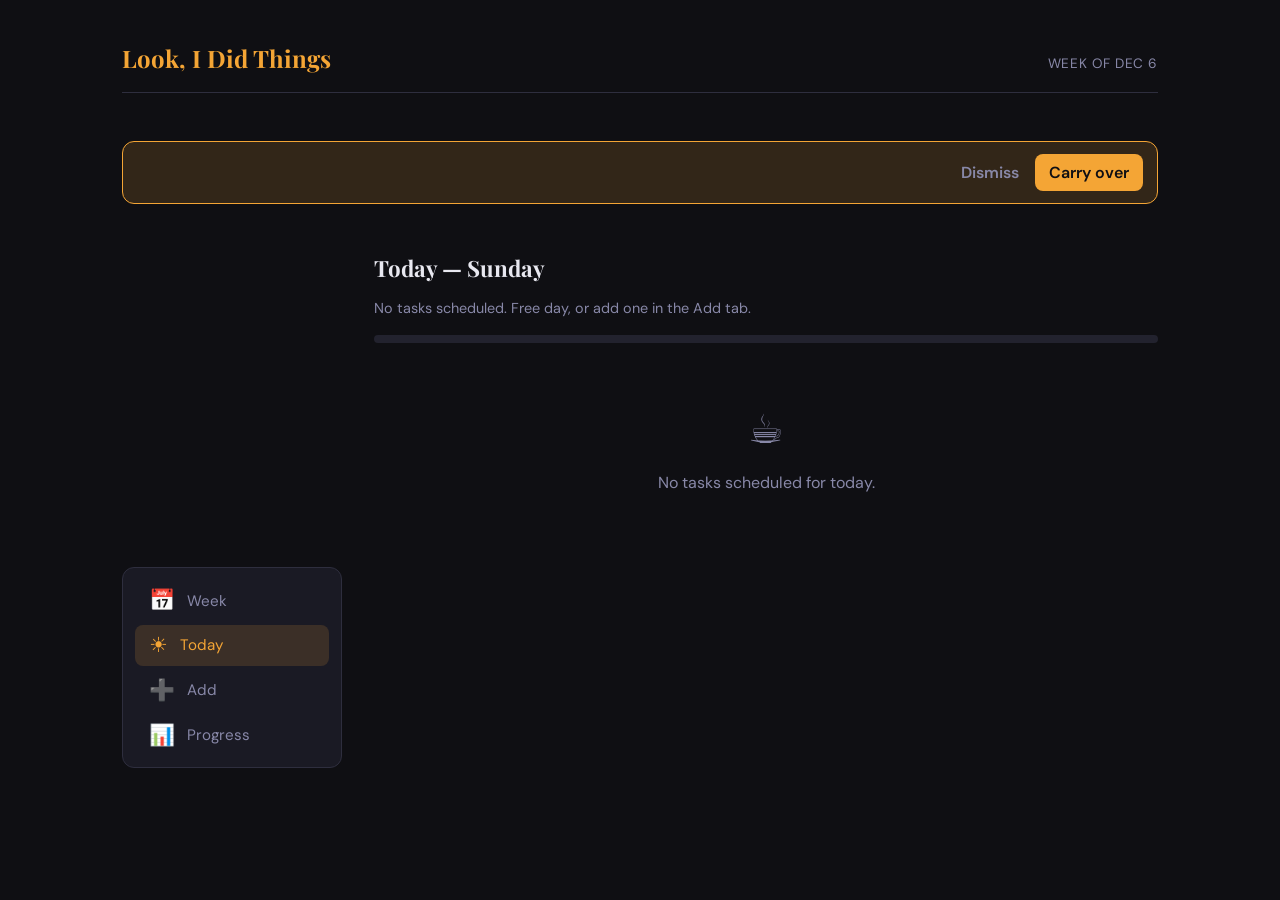
==== look-i-did-things/index.html @ f42b09a0 "feat: look-i-did-things v1 - initial commit" ====
<!DOCTYPE html>
<html lang="en">
<head>
  <!--
    ================================================================
    Look, I Did Things — Version 1
    ----------------------------------------------------------------
    A single-page weekly task manager.
    All HTML, CSS, and JavaScript live in this one file.
    Data is stored in the browser's localStorage (no server needed).
    ================================================================
  -->

  <meta charset="UTF-8" />
  <meta name="viewport" content="width=device-width, initial-scale=1.0, viewport-fit=cover" />
  <title>Look, I Did Things</title>

  <!-- PWA: tell the browser this site is installable -->
  <link rel="manifest" href="/manifest.json" />
  <meta name="theme-color" content="#f4a535" />

  <!-- iOS-specific: makes "Add to Home Screen" feel native on iPhone -->
  <meta name="apple-mobile-web-app-capable" content="yes" />
  <meta name="apple-mobile-web-app-status-bar-style" content="black-translucent" />
  <meta name="apple-mobile-web-app-title" content="Did Things" />
  <link rel="apple-touch-icon" href="/icons/icon-192.png" />

  <!-- Favicon (also used by browser tabs and the desktop install prompt) -->
  <link rel="icon" type="image/png" href="/icons/icon-192.png" />

  <!-- Google Fonts: Playfair Display for headings, DM Sans for body -->
  <link rel="preconnect" href="https://fonts.googleapis.com" />
  <link rel="preconnect" href="https://fonts.gstatic.com" crossorigin />
  <link
    href="https://fonts.googleapis.com/css2?family=DM+Sans:wght@400;500;600;700&family=Playfair+Display:wght@600;700&display=swap"
    rel="stylesheet"
  />

  <style>
    /* ============================================================
       DESIGN TOKENS — change these to re-skin the whole app
       CSS custom properties (variables) are referenced everywhere
       below using `var(--name)`. Edit once, update everywhere.
       ============================================================ */
    :root {
      --bg:            #0f0f13;
      --surface:       #1a1a24;
      --surface-2:     #22222e;
      --border:        #2e2e3e;
      --text:          #e8e8f0;
      --text-muted:    #8888a8;
      --accent:        #f4a535;
      --accent-soft:   rgba(244, 165, 53, 0.15);

      --priority-high: #ef4444;
      --priority-mid:  #f59e0b;
      --priority-low:  #22c55e;

      --radius:        12px;
      --radius-sm:     8px;

      --font-display:  "Playfair Display", Georgia, serif;
      --font-body:     "DM Sans", system-ui, -apple-system, sans-serif;

      --shadow-card:   0 1px 2px rgba(0,0,0,0.3), 0 4px 12px rgba(0,0,0,0.2);
    }

    /* Reset + base */
    *, *::before, *::after { box-sizing: border-box; }
    html, body { margin: 0; padding: 0; }
    body {
      background: var(--bg);
      color: var(--text);
      font-family: var(--font-body);
      font-size: 16px;
      line-height: 1.5;
      min-height: 100vh;
      /* Reserve space for the bottom nav so content never hides under it */
      padding-bottom: calc(72px + env(safe-area-inset-bottom));
      -webkit-font-smoothing: antialiased;
    }
    h1, h2, h3 { font-family: var(--font-display); font-weight: 700; margin: 0; }
    button { font-family: inherit; cursor: pointer; }
    input, select, textarea, button { font-family: inherit; font-size: 1rem; }

    /* ============================================================
       LAYOUT — mobile-first
       ============================================================ */
    .app {
      max-width: 480px;
      margin: 0 auto;
      padding: 16px;
    }

    /* Header (sticky so the week label stays visible while scrolling) */
    .header {
      position: sticky;
      top: 0;
      z-index: 10;
      background: var(--bg);
      padding: 8px 0 12px;
      border-bottom: 1px solid var(--border);
      margin-bottom: 16px;
    }
    .header-row { display: flex; align-items: baseline; justify-content: space-between; gap: 12px; }
    .brand { font-family: var(--font-display); font-size: 1.5rem; color: var(--accent); }
    .week-label { color: var(--text-muted); font-size: 0.85rem; letter-spacing: 0.04em; text-transform: uppercase; }

    /* Carry-over banner (shows only when previous week has incomplete tasks) */
    .carry-banner {
      background: var(--accent-soft);
      border: 1px solid var(--accent);
      border-radius: var(--radius);
      padding: 12px 14px;
      margin-bottom: 16px;
      display: flex;
      align-items: center;
      justify-content: space-between;
      gap: 12px;
    }
    .carry-banner p { margin: 0; font-size: 0.9rem; }
    .carry-banner button {
      background: var(--accent);
      color: var(--bg);
      border: none;
      border-radius: var(--radius-sm);
      padding: 8px 14px;
      font-weight: 600;
      white-space: nowrap;
    }
    .carry-banner .dismiss {
      background: transparent;
      color: var(--text-muted);
      padding: 4px 8px;
    }

    /* Day tabs (horizontal scroll on mobile) */
    .day-tabs {
      display: flex;
      gap: 8px;
      overflow-x: auto;
      padding-bottom: 8px;
      margin-bottom: 16px;
      scrollbar-width: none;
    }
    .day-tabs::-webkit-scrollbar { display: none; }
    .day-tab {
      flex: 0 0 auto;
      background: var(--surface);
      color: var(--text-muted);
      border: 1px solid var(--border);
      border-radius: var(--radius-sm);
      padding: 8px 14px;
      min-width: 64px;
      text-align: center;
      transition: all 0.15s;
    }
    .day-tab.is-today { border-color: var(--accent); color: var(--accent); }
    .day-tab.is-active {
      background: var(--accent);
      color: var(--bg);
      border-color: var(--accent);
      font-weight: 600;
    }
    .day-tab .count {
      display: block;
      font-size: 0.7rem;
      opacity: 0.7;
      margin-top: 2px;
    }

    /* Section heading (used inside views) */
    .section-title {
      font-family: var(--font-display);
      font-size: 1.4rem;
      margin: 0 0 12px 0;
    }
    .section-sub { color: var(--text-muted); font-size: 0.9rem; margin: 0 0 16px; }

    /* Progress bar (used in many places) */
    .progress {
      width: 100%;
      height: 8px;
      background: var(--surface-2);
      border-radius: 999px;
      overflow: hidden;
      margin: 8px 0 16px;
    }
    .progress-fill {
      height: 100%;
      background: var(--accent);
      transition: width 0.3s ease;
    }
    .progress-fill.high { background: var(--priority-high); }
    .progress-fill.mid  { background: var(--priority-mid); }
    .progress-fill.low  { background: var(--priority-low); }

    /* Task card */
    .task {
      background: var(--surface);
      border: 1px solid var(--border);
      border-left: 4px solid var(--border);
      border-radius: var(--radius);
      padding: 12px 14px;
      margin-bottom: 10px;
      display: flex;
      align-items: flex-start;
      gap: 12px;
      box-shadow: var(--shadow-card);
      transition: opacity 0.2s, transform 0.1s;
    }
    .task.priority-high { border-left-color: var(--priority-high); }
    .task.priority-mid  { border-left-color: var(--priority-mid); }
    .task.priority-low  { border-left-color: var(--priority-low); }
    .task.done { opacity: 0.55; }
    .task.done .task-text { text-decoration: line-through; color: var(--text-muted); }

    /* Circular checkbox */
    .checkbox {
      flex: 0 0 auto;
      width: 22px; height: 22px;
      border: 2px solid var(--text-muted);
      border-radius: 50%;
      background: transparent;
      display: grid;
      place-items: center;
      margin-top: 2px;
      transition: all 0.15s;
    }
    .checkbox.is-checked {
      background: var(--accent);
      border-color: var(--accent);
    }
    .checkbox.is-checked::after {
      content: "";
      width: 6px; height: 10px;
      border: solid var(--bg);
      border-width: 0 2px 2px 0;
      transform: rotate(45deg) translate(-1px, -1px);
    }

    .task-body { flex: 1; min-width: 0; }
    .task-text { font-size: 0.97rem; word-break: break-word; }
    .task-meta {
      font-size: 0.75rem;
      color: var(--text-muted);
      margin-top: 4px;
      display: flex;
      gap: 10px;
      flex-wrap: wrap;
    }
    .task-meta .pill {
      padding: 2px 8px;
      border-radius: 999px;
      background: var(--surface-2);
    }
    .task .delete {
      background: transparent;
      border: none;
      color: var(--text-muted);
      font-size: 1.1rem;
      padding: 0 4px;
      opacity: 0.6;
    }
    .task .delete:hover { opacity: 1; color: var(--priority-high); }

    /* Empty state */
    .empty {
      text-align: center;
      padding: 40px 20px;
      color: var(--text-muted);
    }
    .empty .emoji { font-size: 2.5rem; display: block; margin-bottom: 12px; }

    /* Add form */
    .form-group { margin-bottom: 12px; }
    .form-group label {
      display: block;
      font-size: 0.8rem;
      color: var(--text-muted);
      margin-bottom: 6px;
      text-transform: uppercase;
      letter-spacing: 0.05em;
    }
    .input, .select, .textarea {
      width: 100%;
      background: var(--surface);
      color: var(--text);
      border: 1px solid var(--border);
      border-radius: var(--radius-sm);
      padding: 10px 12px;
      outline: none;
    }
    .input:focus, .select:focus, .textarea:focus { border-color: var(--accent); }
    .textarea { resize: vertical; min-height: 80px; }
    .form-row { display: grid; grid-template-columns: 1fr 1fr; gap: 12px; }
    .btn-primary {
      width: 100%;
      background: var(--accent);
      color: var(--bg);
      border: none;
      border-radius: var(--radius-sm);
      padding: 14px;
      font-size: 1rem;
      font-weight: 700;
      letter-spacing: 0.02em;
      margin-top: 8px;
    }
    .btn-primary:active { transform: scale(0.98); }

    /* Stats / Progress view */
    .stat-card {
      background: var(--surface);
      border: 1px solid var(--border);
      border-radius: var(--radius);
      padding: 16px;
      margin-bottom: 12px;
    }
    .stat-row {
      display: flex; justify-content: space-between; align-items: baseline;
      font-size: 0.9rem; margin-bottom: 4px;
    }
    .stat-row .label { color: var(--text-muted); }
    .stat-row .value { font-weight: 600; }
    .day-bars {
      display: grid;
      grid-template-columns: repeat(7, 1fr);
      gap: 6px;
      margin-top: 8px;
      align-items: end;
      height: 100px;
    }
    .day-bar {
      display: flex; flex-direction: column; align-items: center; gap: 4px;
      height: 100%;
    }
    .day-bar .bar {
      width: 100%;
      background: var(--surface-2);
      border-radius: 4px;
      flex: 1;
      display: flex; align-items: flex-end;
    }
    .day-bar .bar-fill {
      width: 100%;
      background: var(--accent);
      border-radius: 4px;
      transition: height 0.3s ease;
    }
    .day-bar .name { font-size: 0.7rem; color: var(--text-muted); }

    /* Celebration banner (Today view, all complete) */
    .celebrate {
      background: linear-gradient(135deg, var(--accent-soft), transparent);
      border: 1px solid var(--accent);
      border-radius: var(--radius);
      padding: 20px;
      text-align: center;
      margin-bottom: 16px;
    }
    .celebrate .emoji { font-size: 2.5rem; display: block; margin-bottom: 8px; }
    .celebrate h3 { color: var(--accent); margin-bottom: 4px; }

    /* Bottom navigation (mobile) */
    .bottom-nav {
      position: fixed;
      left: 0; right: 0; bottom: 0;
      background: var(--surface);
      border-top: 1px solid var(--border);
      display: grid;
      grid-template-columns: repeat(4, 1fr);
      padding: 8px 0 calc(8px + env(safe-area-inset-bottom));
      z-index: 20;
    }
    .nav-btn {
      background: transparent;
      border: none;
      color: var(--text-muted);
      padding: 6px 4px;
      display: flex;
      flex-direction: column;
      align-items: center;
      gap: 2px;
      font-size: 0.72rem;
    }
    .nav-btn.is-active { color: var(--accent); }
    .nav-btn .icon { font-size: 1.3rem; line-height: 1; }

    /* View visibility — only one view shows at a time */
    .view { display: none; }
    .view.is-active { display: block; }

    /* ============================================================
       DESKTOP LAYOUT — kicks in at 768px and above
       The bottom nav becomes a left sidebar, the week view
       shows all 7 days in a grid, and the layout widens.
       ============================================================ */
    @media (min-width: 768px) {
      body { padding-bottom: 0; }
      .app {
        max-width: 1100px;
        display: grid;
        grid-template-columns: 220px 1fr;
        gap: 32px;
        padding: 24px 32px;
      }
      .header {
        grid-column: 1 / -1;
        position: sticky;
        top: 0;
        padding: 16px 0;
      }
      .carry-banner { grid-column: 1 / -1; }
      .bottom-nav {
        position: static;
        grid-column: 1;
        align-self: start;
        flex-direction: column;
        display: flex;
        background: var(--surface);
        border: 1px solid var(--border);
        border-top: 1px solid var(--border);
        border-radius: var(--radius);
        padding: 12px;
        gap: 4px;
      }
      .nav-btn {
        flex-direction: row;
        justify-content: flex-start;
        gap: 12px;
        padding: 10px 14px;
        font-size: 0.95rem;
        border-radius: var(--radius-sm);
        text-align: left;
      }
      .nav-btn.is-active { background: var(--accent-soft); }
      .views-wrapper { grid-column: 2; min-width: 0; }

      /* Week view becomes a 7-column grid (one column per day) */
      .week-grid {
        display: grid;
        grid-template-columns: repeat(7, minmax(0, 1fr));
        gap: 12px;
      }
      .week-grid .day-column {
        background: var(--surface);
        border: 1px solid var(--border);
        border-radius: var(--radius);
        padding: 12px;
        min-height: 200px;
      }
      .week-grid .day-column h3 {
        font-size: 0.95rem;
        margin-bottom: 8px;
        font-family: var(--font-body);
        font-weight: 600;
      }
      .week-grid .day-column.is-today { border-color: var(--accent); }
      .week-grid .day-column .task {
        margin-bottom: 8px;
        padding: 8px 10px;
        font-size: 0.85rem;
      }
      .week-grid .day-column .task-text { font-size: 0.85rem; }
      .week-grid .day-column .task-meta { display: none; }

      /* Hide the horizontal day tabs on desktop — we use the grid instead */
      .day-tabs { display: none; }

      /* Add view: form on left, this-week list on right */
      .add-grid {
        display: grid;
        grid-template-columns: 1fr 1fr;
        gap: 24px;
        align-items: start;
      }

      /* Progress view: stats in a 2-column grid */
      .progress-grid {
        display: grid;
        grid-template-columns: 1fr 1fr;
        gap: 16px;
      }
      .progress-grid .day-bars-card { grid-column: 1 / -1; }
    }
  </style>
</head>
<body>
  <div class="app">
    <!-- HEADER ------------------------------------------------- -->
    <header class="header">
      <div class="header-row">
        <h1 class="brand">Look, I Did Things</h1>
        <span class="week-label" id="weekLabel">Week —</span>
      </div>
    </header>

    <!-- CARRY-OVER BANNER (hidden by default, shown via JS) ------ -->
    <div id="carryBanner" class="carry-banner" hidden>
      <p id="carryText"></p>
      <div style="display:flex; gap:8px;">
        <button class="dismiss" id="carryDismiss">Dismiss</button>
        <button id="carryConfirm">Carry over</button>
      </div>
    </div>

    <!-- VIEWS WRAPPER (everything below the header sits here) ----- -->
    <main class="views-wrapper">

      <!-- WEEK VIEW ----------------------------------------------- -->
      <section class="view" id="view-week">
        <h2 class="section-title">This week</h2>
        <p class="section-sub" id="weekSub">Tap a day to focus on it.</p>

        <!-- Mobile: horizontal day tabs -->
        <div class="day-tabs" id="dayTabs" role="tablist"></div>

        <!-- Mobile: list for the selected day -->
        <div id="weekDayList"></div>

        <!-- Desktop: 7-column grid (rendered separately) -->
        <div class="week-grid" id="weekGrid"></div>
      </section>

      <!-- TODAY VIEW ---------------------------------------------- -->
      <section class="view" id="view-today">
        <h2 class="section-title" id="todayTitle">Today</h2>
        <p class="section-sub" id="todaySub"></p>
        <div class="progress"><div class="progress-fill" id="todayProgress" style="width:0%"></div></div>
        <div id="todayList"></div>
      </section>

      <!-- ADD VIEW ------------------------------------------------ -->
      <section class="view" id="view-add">
        <h2 class="section-title">Add a task</h2>
        <p class="section-sub">Dump everything you want to do this week.</p>

        <div class="add-grid">
          <div>
            <form id="addForm">
              <div class="form-group">
                <label for="taskText">Task</label>
                <textarea class="textarea" id="taskText" placeholder="e.g. Go for a 5km run" required maxlength="200"></textarea>
              </div>
              <div class="form-row">
                <div class="form-group">
                  <label for="taskDay">Day</label>
                  <select class="select" id="taskDay" required>
                    <option value="0">Sunday</option>
                    <option value="1">Monday</option>
                    <option value="2">Tuesday</option>
                    <option value="3">Wednesday</option>
                    <option value="4">Thursday</option>
                    <option value="5">Friday</option>
                    <option value="6">Saturday</option>
                  </select>
                </div>
                <div class="form-group">
                  <label for="taskPriority">Priority</label>
                  <select class="select" id="taskPriority" required>
                    <option value="high">🔴 High</option>
                    <option value="mid" selected>🟡 Mid</option>
                    <option value="low">🟢 Low</option>
                  </select>
                </div>
              </div>
              <div class="form-group">
                <label for="taskCategory">Category</label>
                <select class="select" id="taskCategory" required>
                  <option value="Work">Work</option>
                  <option value="Personal">Personal</option>
                  <option value="Physical">Physical</option>
                  <option value="Spiritual">Spiritual</option>
                  <option value="Intellectual">Intellectual</option>
                  <option value="Mental Health">Mental Health</option>
                  <option value="Financial">Financial</option>
                </select>
              </div>
              <button type="submit" class="btn-primary">Add task</button>
            </form>
          </div>

          <div>
            <h3 class="section-title" style="font-size:1.1rem; margin-top: 8px;">Added this week</h3>
            <div id="addThisWeekList"></div>
          </div>
        </div>
      </section>

      <!-- PROGRESS VIEW ------------------------------------------- -->
      <section class="view" id="view-progress">
        <h2 class="section-title">Progress</h2>
        <p class="section-sub" id="progressSub"></p>

        <div class="progress-grid">
          <div class="stat-card">
            <h3 style="font-family: var(--font-body); font-size:1rem; margin-bottom:8px;">Overall</h3>
            <div class="stat-row"><span class="label">Completion</span><span class="value" id="overallPct">0%</span></div>
            <div class="progress"><div class="progress-fill" id="overallBar" style="width:0%"></div></div>
            <div class="stat-row"><span class="label">Tasks done</span><span class="value" id="overallCount">0 / 0</span></div>
          </div>

          <div class="stat-card">
            <h3 style="font-family: var(--font-body); font-size:1rem; margin-bottom:8px;">By priority</h3>
            <div id="priorityStats"></div>
          </div>

          <div class="stat-card">
            <h3 style="font-family: var(--font-body); font-size:1rem; margin-bottom:8px;">By life area</h3>
            <div id="categoryStats"></div>
          </div>

          <div class="stat-card day-bars-card">
            <h3 style="font-family: var(--font-body); font-size:1rem; margin-bottom:8px;">By day</h3>
            <div class="day-bars" id="dayBars"></div>
          </div>
        </div>
      </section>

    </main>

    <!-- BOTTOM NAVIGATION ---------------------------------------- -->
    <nav class="bottom-nav" role="tablist" aria-label="Main navigation">
      <button class="nav-btn" data-view="week"     aria-label="Week"><span class="icon">📅</span><span>Week</span></button>
      <button class="nav-btn" data-view="today"    aria-label="Today"><span class="icon">☀️</span><span>Today</span></button>
      <button class="nav-btn" data-view="add"      aria-label="Add"><span class="icon">➕</span><span>Add</span></button>
      <button class="nav-btn" data-view="progress" aria-label="Progress"><span class="icon">📊</span><span>Progress</span></button>
    </nav>
  </div>

  <script>
    /* ================================================================
       LOOK, I DID THINGS — APPLICATION LOGIC
       ----------------------------------------------------------------
       Concepts you'll see used here:
         1. localStorage  — persist data in the browser, no server.
         2. State + render — keep one source of truth, redraw on change.
         3. Event delegation — one listener handles many task cards.
         4. Date math      — generate "week keys" so tasks belong to a week.
       ================================================================ */

    // ---------- 1. CONSTANTS ----------------------------------------
    // We store all tasks under one key in localStorage.
    // A "key" is just a name. The value must be a string, so we
    // JSON.stringify our array when saving, and JSON.parse when reading.
    const STORAGE_KEY = "lidt_tasks";
    const CARRY_DISMISS_KEY = "lidt_carry_dismissed"; // tracks which weeks user dismissed the banner for

    const DAY_NAMES_FULL  = ["Sunday","Monday","Tuesday","Wednesday","Thursday","Friday","Saturday"];
    const DAY_NAMES_SHORT = ["Sun","Mon","Tue","Wed","Thu","Fri","Sat"];

    const CATEGORIES = ["Work","Personal","Physical","Spiritual","Intellectual","Mental Health","Financial"];

    const PRIORITY_ORDER = { high: 0, mid: 1, low: 2 };
    const PRIORITY_LABEL = { high: "🔴 High", mid: "🟡 Mid", low: "🟢 Low" };

    // ---------- 2. STATE --------------------------------------------
    // One object holds everything the UI needs. When it changes, we re-render.
    const state = {
      tasks: [],           // array of task objects, see data shape in README
      activeView: "today", // which of the 4 views is showing
      selectedDay: null,   // which day is selected in the Week view (0-6)
    };

    // ---------- 3. STORAGE HELPERS ----------------------------------
    // Read tasks from localStorage. If anything goes wrong (corrupt data,
    // first-ever run), return an empty array so the app still works.
    function loadTasks() {
      try {
        const raw = localStorage.getItem(STORAGE_KEY);
        if (!raw) return [];
        const parsed = JSON.parse(raw);
        return Array.isArray(parsed) ? parsed : [];
      } catch (e) {
        console.warn("Could not load tasks:", e);
        return [];
      }
    }

    // Save the entire tasks array. We do this after every mutation.
    // For thousands of tasks this would be slow, but for personal use
    // (dozens per week) it's fine and keeps the code simple.
    function saveTasks() {
      try {
        localStorage.setItem(STORAGE_KEY, JSON.stringify(state.tasks));
      } catch (e) {
        // localStorage can fail if disk is full or in private mode.
        console.error("Could not save tasks:", e);
        alert("Could not save your tasks. Storage may be full.");
      }
    }

    // ---------- 4. WEEK KEY LOGIC -----------------------------------
    // Every task is tagged with a week key like "2026-W18" so we know
    // which week it belongs to. Our weeks run Sunday → Saturday.
    //
    // Algorithm:
    //   1. Find the Sunday at or before the date (start of that week).
    //   2. Find Jan 1 of that Sunday's year, rolled back to its Sunday.
    //   3. The week number = floor((days between) / 7) + 1.
    function getWeekKey(date) {
      const d = new Date(date);
      d.setHours(0, 0, 0, 0);
      d.setDate(d.getDate() - d.getDay()); // back to Sunday

      const yearStart = new Date(d.getFullYear(), 0, 1);
      yearStart.setDate(yearStart.getDate() - yearStart.getDay()); // its Sunday

      const diffMs = d - yearStart;
      const diffDays = Math.round(diffMs / 86400000);
      const weekNum = Math.floor(diffDays / 7) + 1;
      return `${d.getFullYear()}-W${String(weekNum).padStart(2, "0")}`;
    }

    function currentWeekKey()  { return getWeekKey(new Date()); }
    function previousWeekKey() {
      const d = new Date();
      d.setDate(d.getDate() - 7);
      return getWeekKey(d);
    }

    // Friendly "Week of Apr 27" string for the header
    function currentWeekLabel() {
      const d = new Date();
      d.setHours(0, 0, 0, 0);
      d.setDate(d.getDate() - d.getDay()); // Sunday of this week
      const month = d.toLocaleString(undefined, { month: "short" });
      return `Week of ${month} ${d.getDate()}`;
    }

    // ---------- 5. TASK OPERATIONS ----------------------------------
    function addTask({ text, day, category, priority }) {
      const task = {
        id: Date.now().toString(36) + Math.random().toString(36).slice(2, 7),
        text: text.trim(),
        day: Number(day),
        category,
        priority,
        done: false,
        weekKey: currentWeekKey(),
        createdAt: Date.now(),
      };
      state.tasks.push(task);
      saveTasks();
    }

    function toggleTask(id) {
      const t = state.tasks.find(x => x.id === id);
      if (!t) return;
      t.done = !t.done;
      saveTasks();
    }

    function deleteTask(id) {
      state.tasks = state.tasks.filter(x => x.id !== id);
      saveTasks();
    }

    // Move all undone tasks from previous week into the current week.
    function carryOverFromLastWeek() {
      const prev = previousWeekKey();
      const cur  = currentWeekKey();
      let count = 0;
      state.tasks.forEach(t => {
        if (t.weekKey === prev && !t.done) {
          t.weekKey = cur;
          count++;
        }
      });
      if (count) saveTasks();
      return count;
    }

    // ---------- 6. SORTING & FILTERING ------------------------------
    function sortTasks(tasks) {
      // Undone first, then High → Mid → Low, then by created time.
      return [...tasks].sort((a, b) => {
        if (a.done !== b.done) return a.done ? 1 : -1;
        const p = PRIORITY_ORDER[a.priority] - PRIORITY_ORDER[b.priority];
        if (p !== 0) return p;
        return a.createdAt - b.createdAt;
      });
    }

    function tasksThisWeek()        { return state.tasks.filter(t => t.weekKey === currentWeekKey()); }
    function tasksForDay(day)       { return tasksThisWeek().filter(t => t.day === day); }
    function tasksForToday()        { return tasksForDay(new Date().getDay()); }
    function undoneFromLastWeek()   { return state.tasks.filter(t => t.weekKey === previousWeekKey() && !t.done); }

    // ---------- 7. SAFE DOM HELPERS ---------------------------------
    // Always use textContent (not innerHTML) for user-supplied text.
    // This prevents accidental script injection if a task contains "<script>".
    function el(tag, attrs = {}, children = []) {
      const node = document.createElement(tag);
      for (const [k, v] of Object.entries(attrs)) {
        if (k === "class") node.className = v;
        else if (k === "dataset") Object.assign(node.dataset, v);
        else if (k.startsWith("on") && typeof v === "function") {
          node.addEventListener(k.slice(2).toLowerCase(), v);
        } else if (k === "html") node.innerHTML = v; // only for safe, non-user content
        else node.setAttribute(k, v);
      }
      (Array.isArray(children) ? children : [children]).forEach(c => {
        if (c == null) return;
        node.appendChild(typeof c === "string" ? document.createTextNode(c) : c);
      });
      return node;
    }

    // Build a single task card element
    function taskCard(t, { showMeta = true } = {}) {
      const card = el("div", { class: `task priority-${t.priority} ${t.done ? "done" : ""}`, dataset: { id: t.id } });

      const checkbox = el("button", {
        class: `checkbox ${t.done ? "is-checked" : ""}`,
        "aria-label": t.done ? "Mark incomplete" : "Mark complete",
        onclick: (e) => { e.stopPropagation(); toggleTask(t.id); render(); },
      });

      const body = el("div", { class: "task-body" }, [
        el("div", { class: "task-text" }, t.text),
      ]);
      if (showMeta) {
        const meta = el("div", { class: "task-meta" }, [
          el("span", { class: "pill" }, DAY_NAMES_SHORT[t.day]),
          el("span", { class: "pill" }, t.category),
          el("span", { class: "pill" }, PRIORITY_LABEL[t.priority]),
        ]);
        body.appendChild(meta);
      }

      const del = el("button", {
        class: "delete",
        "aria-label": "Delete task",
        onclick: (e) => {
          e.stopPropagation();
          if (confirm("Delete this task?")) { deleteTask(t.id); render(); }
        },
      }, "×");

      card.append(checkbox, body, del);
      return card;
    }

    // Render a list of tasks (or an empty-state) into a container
    function renderTaskList(container, tasks, emptyText = "No tasks yet.", opts = {}) {
      container.innerHTML = "";
      if (tasks.length === 0) {
        container.appendChild(el("div", { class: "empty" }, [
          el("span", { class: "emoji" }, opts.emptyEmoji || "🍃"),
          el("div", {}, emptyText),
        ]));
        return;
      }
      sortTasks(tasks).forEach(t => container.appendChild(taskCard(t, opts)));
    }

    // ---------- 8. VIEW RENDERERS -----------------------------------
    function renderWeekView() {
      const today = new Date().getDay();
      const selected = state.selectedDay ?? today;

      // Mobile: day tabs
      const tabs = document.getElementById("dayTabs");
      tabs.innerHTML = "";
      DAY_NAMES_SHORT.forEach((name, i) => {
        const dayTasks = tasksForDay(i);
        const done = dayTasks.filter(t => t.done).length;
        const total = dayTasks.length;
        const tab = el("button", {
          class: `day-tab ${i === today ? "is-today" : ""} ${i === selected ? "is-active" : ""}`,
          dataset: { day: i },
          onclick: () => { state.selectedDay = i; render(); },
        }, [
          name,
          el("span", { class: "count" }, total ? `${done}/${total}` : "—"),
        ]);
        tabs.appendChild(tab);
      });

      // Mobile: tasks for selected day
      const list = document.getElementById("weekDayList");
      const selectedTasks = tasksForDay(selected);
      const heading = el("h3", { style: "font-family: var(--font-body); font-size:1rem; margin-bottom:8px;" },
        `${DAY_NAMES_FULL[selected]}${selected === today ? " (today)" : ""}`);
      list.innerHTML = "";
      list.appendChild(heading);
      // progress bar for the selected day
      const total = selectedTasks.length;
      const done = selectedTasks.filter(t => t.done).length;
      const pct = total ? Math.round((done / total) * 100) : 0;
      list.appendChild(el("div", { class: "progress" }, [el("div", { class: "progress-fill", style: `width:${pct}%` })]));
      const taskWrap = el("div");
      list.appendChild(taskWrap);
      renderTaskList(taskWrap, selectedTasks, "Nothing planned for this day yet.");

      // Desktop: 7-column grid
      const grid = document.getElementById("weekGrid");
      grid.innerHTML = "";
      DAY_NAMES_FULL.forEach((name, i) => {
        const col = el("div", { class: `day-column ${i === today ? "is-today" : ""}` });
        col.appendChild(el("h3", {}, name));
        const dayTasks = tasksForDay(i);
        if (dayTasks.length === 0) {
          col.appendChild(el("div", { class: "empty", style: "padding: 16px 4px; font-size: 0.8rem;" }, "—"));
        } else {
          sortTasks(dayTasks).forEach(t => col.appendChild(taskCard(t, { showMeta: false })));
        }
        grid.appendChild(col);
      });
    }

    function renderTodayView() {
      const today = new Date().getDay();
      const list = document.getElementById("todayList");
      const tasks = tasksForToday();
      const total = tasks.length;
      const done = tasks.filter(t => t.done).length;
      const pct = total ? Math.round((done / total) * 100) : 0;

      document.getElementById("todayTitle").textContent = `Today — ${DAY_NAMES_FULL[today]}`;
      document.getElementById("todaySub").textContent =
        total === 0 ? "No tasks scheduled. Free day, or add one in the Add tab." :
                      `${done} of ${total} complete`;
      document.getElementById("todayProgress").style.width = pct + "%";

      list.innerHTML = "";
      if (total > 0 && done === total) {
        list.appendChild(el("div", { class: "celebrate" }, [
          el("span", { class: "emoji" }, "🎉"),
          el("h3", {}, "All done for today"),
          el("p", { style: "color: var(--text-muted); margin: 0;" }, "Rest, recover, or get a head start on tomorrow."),
        ]));
      }
      renderTaskList(list, tasks, "No tasks scheduled for today.", { emptyEmoji: "☕" });
    }

    function renderAddView() {
      const list = document.getElementById("addThisWeekList");
      renderTaskList(list, tasksThisWeek(), "No tasks added yet this week.");

      // On first render, default the day dropdown to today
      const dayDropdown = document.getElementById("taskDay");
      if (!dayDropdown.dataset.touched) {
        dayDropdown.value = String(new Date().getDay());
      }
    }

    function renderProgressView() {
      const tasks = tasksThisWeek();
      const total = tasks.length;
      const done = tasks.filter(t => t.done).length;
      const pct = total ? Math.round((done / total) * 100) : 0;

      document.getElementById("overallPct").textContent = pct + "%";
      document.getElementById("overallBar").style.width = pct + "%";
      document.getElementById("overallCount").textContent = `${done} / ${total}`;
      document.getElementById("progressSub").textContent =
        total ? `${total} task${total === 1 ? "" : "s"} this week` : "No tasks this week yet.";

      // By priority
      const pStats = document.getElementById("priorityStats");
      pStats.innerHTML = "";
      ["high","mid","low"].forEach(p => {
        const items = tasks.filter(t => t.priority === p);
        const d = items.filter(t => t.done).length;
        const total = items.length;
        const pct = total ? Math.round((d / total) * 100) : 0;
        pStats.appendChild(el("div", {}, [
          el("div", { class: "stat-row" }, [
            el("span", { class: "label" }, PRIORITY_LABEL[p]),
            el("span", { class: "value" }, total ? `${d} / ${total}` : "—"),
          ]),
          el("div", { class: "progress" }, [
            el("div", { class: `progress-fill ${p}`, style: `width:${pct}%` }),
          ]),
        ]));
      });

      // By category
      const cStats = document.getElementById("categoryStats");
      cStats.innerHTML = "";
      CATEGORIES.forEach(cat => {
        const items = tasks.filter(t => t.category === cat);
        if (items.length === 0) return;
        const d = items.filter(t => t.done).length;
        const total = items.length;
        const pct = total ? Math.round((d / total) * 100) : 0;
        cStats.appendChild(el("div", {}, [
          el("div", { class: "stat-row" }, [
            el("span", { class: "label" }, cat),
            el("span", { class: "value" }, `${d} / ${total}`),
          ]),
          el("div", { class: "progress" }, [
            el("div", { class: "progress-fill", style: `width:${pct}%` }),
          ]),
        ]));
      });
      if (!cStats.children.length) cStats.appendChild(el("p", { class: "section-sub", style: "margin:0;" }, "No tasks this week."));

      // By day (bar chart)
      const dayBars = document.getElementById("dayBars");
      dayBars.innerHTML = "";
      // Find max so all bars are scaled the same
      const dayCounts = DAY_NAMES_SHORT.map((_, i) => tasksForDay(i).length);
      const maxCount = Math.max(1, ...dayCounts);
      DAY_NAMES_SHORT.forEach((name, i) => {
        const items = tasksForDay(i);
        const d = items.filter(t => t.done).length;
        // The full bar represents max possible; the fill represents `done`,
        // but if no tasks, just an empty bar.
        const heightPct = items.length ? Math.round((d / items.length) * 100) : 0;
        const barHeight = (items.length / maxCount) * 100; // overall presence on day
        dayBars.appendChild(el("div", { class: "day-bar" }, [
          el("div", { class: "bar", style: `height:${barHeight}%` }, [
            el("div", { class: "bar-fill", style: `height:${heightPct}%` }),
          ]),
          el("div", { class: "name" }, name),
        ]));
      });
    }

    // ---------- 9. CARRY-OVER BANNER --------------------------------
    function renderCarryBanner() {
      const banner = document.getElementById("carryBanner");
      const undone = undoneFromLastWeek();
      const dismissedKey = `${CARRY_DISMISS_KEY}:${currentWeekKey()}`;
      const dismissed = localStorage.getItem(dismissedKey) === "1";
      if (undone.length === 0 || dismissed) { banner.hidden = true; return; }

      banner.hidden = false;
      document.getElementById("carryText").textContent =
        `${undone.length} task${undone.length === 1 ? "" : "s"} from last week not done. Carry them into this week?`;

      document.getElementById("carryConfirm").onclick = () => {
        carryOverFromLastWeek();
        banner.hidden = true;
        render();
      };
      document.getElementById("carryDismiss").onclick = () => {
        localStorage.setItem(dismissedKey, "1");
        banner.hidden = true;
      };
    }

    // ---------- 10. NAVIGATION --------------------------------------
    function setView(view) {
      state.activeView = view;
      // Update tab visibility
      document.querySelectorAll(".view").forEach(v => v.classList.remove("is-active"));
      document.getElementById(`view-${view}`).classList.add("is-active");
      // Update nav button highlight
      document.querySelectorAll(".nav-btn").forEach(b => {
        b.classList.toggle("is-active", b.dataset.view === view);
      });
      render();
    }

    // ---------- 11. MASTER RENDER -----------------------------------
    // Called any time state changes. Re-renders only the active view
    // (plus the banner, which is global). Keeps everything in sync.
    function render() {
      document.getElementById("weekLabel").textContent = currentWeekLabel();
      renderCarryBanner();
      switch (state.activeView) {
        case "week":     renderWeekView(); break;
        case "today":    renderTodayView(); break;
        case "add":      renderAddView(); break;
        case "progress": renderProgressView(); break;
      }
    }

    // ---------- 12. EVENT WIRING ------------------------------------
    document.querySelectorAll(".nav-btn").forEach(btn => {
      btn.addEventListener("click", () => setView(btn.dataset.view));
    });

    document.getElementById("addForm").addEventListener("submit", (e) => {
      e.preventDefault();
      const text = document.getElementById("taskText").value.trim();
      if (!text) return;
      addTask({
        text,
        day: document.getElementById("taskDay").value,
        category: document.getElementById("taskCategory").value,
        priority: document.getElementById("taskPriority").value,
      });
      // Reset only the text — keep day/category/priority for fast bulk entry
      document.getElementById("taskText").value = "";
      document.getElementById("taskText").focus();
      render();
    });

    document.getElementById("taskDay").addEventListener("change", (e) => {
      e.target.dataset.touched = "1";
    });

    // ---------- 13. SERVICE WORKER REGISTRATION ---------------------
    // Registers the offline cache. Only runs in production (via https or localhost).
    if ("serviceWorker" in navigator) {
      window.addEventListener("load", () => {
        navigator.serviceWorker
          .register("/service-worker.js")
          .catch(err => console.warn("Service worker registration failed:", err));
      });
    }

    // ---------- 14. BOOT --------------------------------------------
    state.tasks = loadTasks();
    setView("today");          // start on Today view
  </script>
</body>
</html>
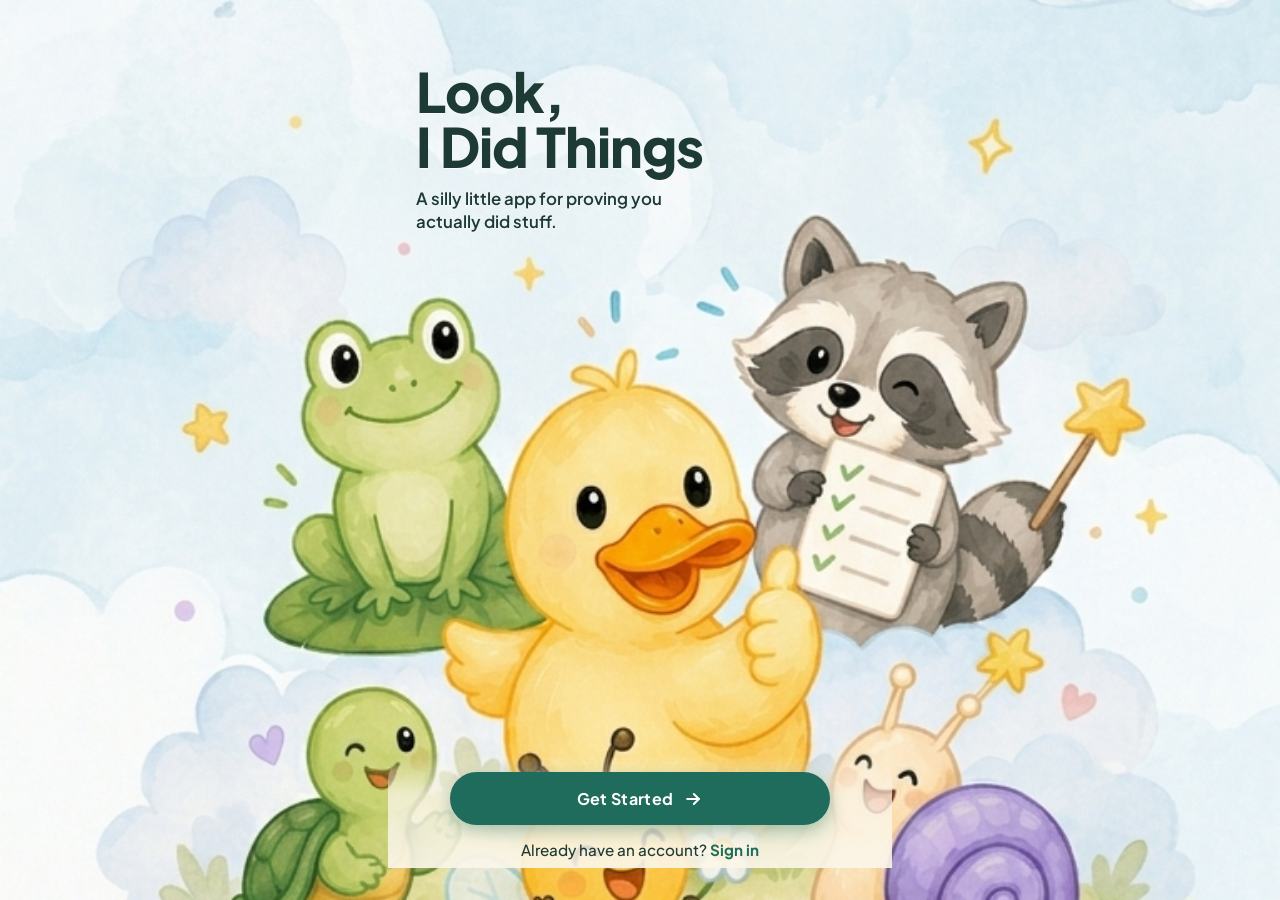
==== commit 2ce80bd9: "feat(v2): foundation refactor and welcome screen first pass" ====
--- a/look-i-did-things/index.html
+++ b/look-i-did-things/index.html
@@ -3,11 +3,11 @@
 <head>
   <!--
     ================================================================
-    Look, I Did Things — Version 1
+    Look, I Did Things — Version 2 (development)
     ----------------------------------------------------------------
-    A single-page weekly task manager.
-    All HTML, CSS, and JavaScript live in this one file.
-    Data is stored in the browser's localStorage (no server needed).
+    On v2-development branch. Foundation 3 split: html, css, and js
+    now live in three files. Behavior is unchanged from V1; only the
+    structure was refactored.
     ================================================================
   -->
 
@@ -28,462 +28,21 @@
   <!-- Favicon (also used by browser tabs and the desktop install prompt) -->
   <link rel="icon" type="image/png" href="/icons/icon-192.png" />
 
-  <!-- Google Fonts: Playfair Display for headings, DM Sans for body -->
+  <!-- Google Fonts: Plus Jakarta Sans for everything (matches V2 wireframe).
+       400/500/600/700/800 covers body, emphasized body, and heavy display. -->
   <link rel="preconnect" href="https://fonts.googleapis.com" />
   <link rel="preconnect" href="https://fonts.gstatic.com" crossorigin />
   <link
-    href="https://fonts.googleapis.com/css2?family=DM+Sans:wght@400;500;600;700&family=Playfair+Display:wght@600;700&display=swap"
+    href="https://fonts.googleapis.com/css2?family=Plus+Jakarta+Sans:wght@400;500;600;700;800&display=swap"
     rel="stylesheet"
   />
 
-  <style>
-    /* ============================================================
-       DESIGN TOKENS — change these to re-skin the whole app
-       CSS custom properties (variables) are referenced everywhere
-       below using `var(--name)`. Edit once, update everywhere.
-       ============================================================ */
-    :root {
-      --bg:            #0f0f13;
-      --surface:       #1a1a24;
-      --surface-2:     #22222e;
-      --border:        #2e2e3e;
-      --text:          #e8e8f0;
-      --text-muted:    #8888a8;
-      --accent:        #f4a535;
-      --accent-soft:   rgba(244, 165, 53, 0.15);
-
-      --priority-high: #ef4444;
-      --priority-mid:  #f59e0b;
-      --priority-low:  #22c55e;
-
-      --radius:        12px;
-      --radius-sm:     8px;
-
-      --font-display:  "Playfair Display", Georgia, serif;
-      --font-body:     "DM Sans", system-ui, -apple-system, sans-serif;
-
-      --shadow-card:   0 1px 2px rgba(0,0,0,0.3), 0 4px 12px rgba(0,0,0,0.2);
-    }
-
-    /* Reset + base */
-    *, *::before, *::after { box-sizing: border-box; }
-    html, body { margin: 0; padding: 0; }
-    body {
-      background: var(--bg);
-      color: var(--text);
-      font-family: var(--font-body);
-      font-size: 16px;
-      line-height: 1.5;
-      min-height: 100vh;
-      /* Reserve space for the bottom nav so content never hides under it */
-      padding-bottom: calc(72px + env(safe-area-inset-bottom));
-      -webkit-font-smoothing: antialiased;
-    }
-    h1, h2, h3 { font-family: var(--font-display); font-weight: 700; margin: 0; }
-    button { font-family: inherit; cursor: pointer; }
-    input, select, textarea, button { font-family: inherit; font-size: 1rem; }
-
-    /* ============================================================
-       LAYOUT — mobile-first
-       ============================================================ */
-    .app {
-      max-width: 480px;
-      margin: 0 auto;
-      padding: 16px;
-    }
-
-    /* Header (sticky so the week label stays visible while scrolling) */
-    .header {
-      position: sticky;
-      top: 0;
-      z-index: 10;
-      background: var(--bg);
-      padding: 8px 0 12px;
-      border-bottom: 1px solid var(--border);
-      margin-bottom: 16px;
-    }
-    .header-row { display: flex; align-items: baseline; justify-content: space-between; gap: 12px; }
-    .brand { font-family: var(--font-display); font-size: 1.5rem; color: var(--accent); }
-    .week-label { color: var(--text-muted); font-size: 0.85rem; letter-spacing: 0.04em; text-transform: uppercase; }
-
-    /* Carry-over banner (shows only when previous week has incomplete tasks) */
-    .carry-banner {
-      background: var(--accent-soft);
-      border: 1px solid var(--accent);
-      border-radius: var(--radius);
-      padding: 12px 14px;
-      margin-bottom: 16px;
-      display: flex;
-      align-items: center;
-      justify-content: space-between;
-      gap: 12px;
-    }
-    .carry-banner p { margin: 0; font-size: 0.9rem; }
-    .carry-banner button {
-      background: var(--accent);
-      color: var(--bg);
-      border: none;
-      border-radius: var(--radius-sm);
-      padding: 8px 14px;
-      font-weight: 600;
-      white-space: nowrap;
-    }
-    .carry-banner .dismiss {
-      background: transparent;
-      color: var(--text-muted);
-      padding: 4px 8px;
-    }
-
-    /* Day tabs (horizontal scroll on mobile) */
-    .day-tabs {
-      display: flex;
-      gap: 8px;
-      overflow-x: auto;
-      padding-bottom: 8px;
-      margin-bottom: 16px;
-      scrollbar-width: none;
-    }
-    .day-tabs::-webkit-scrollbar { display: none; }
-    .day-tab {
-      flex: 0 0 auto;
-      background: var(--surface);
-      color: var(--text-muted);
-      border: 1px solid var(--border);
-      border-radius: var(--radius-sm);
-      padding: 8px 14px;
-      min-width: 64px;
-      text-align: center;
-      transition: all 0.15s;
-    }
-    .day-tab.is-today { border-color: var(--accent); color: var(--accent); }
-    .day-tab.is-active {
-      background: var(--accent);
-      color: var(--bg);
-      border-color: var(--accent);
-      font-weight: 600;
-    }
-    .day-tab .count {
-      display: block;
-      font-size: 0.7rem;
-      opacity: 0.7;
-      margin-top: 2px;
-    }
-
-    /* Section heading (used inside views) */
-    .section-title {
-      font-family: var(--font-display);
-      font-size: 1.4rem;
-      margin: 0 0 12px 0;
-    }
-    .section-sub { color: var(--text-muted); font-size: 0.9rem; margin: 0 0 16px; }
-
-    /* Progress bar (used in many places) */
-    .progress {
-      width: 100%;
-      height: 8px;
-      background: var(--surface-2);
-      border-radius: 999px;
-      overflow: hidden;
-      margin: 8px 0 16px;
-    }
-    .progress-fill {
-      height: 100%;
-      background: var(--accent);
-      transition: width 0.3s ease;
-    }
-    .progress-fill.high { background: var(--priority-high); }
-    .progress-fill.mid  { background: var(--priority-mid); }
-    .progress-fill.low  { background: var(--priority-low); }
-
-    /* Task card */
-    .task {
-      background: var(--surface);
-      border: 1px solid var(--border);
-      border-left: 4px solid var(--border);
-      border-radius: var(--radius);
-      padding: 12px 14px;
-      margin-bottom: 10px;
-      display: flex;
-      align-items: flex-start;
-      gap: 12px;
-      box-shadow: var(--shadow-card);
-      transition: opacity 0.2s, transform 0.1s;
-    }
-    .task.priority-high { border-left-color: var(--priority-high); }
-    .task.priority-mid  { border-left-color: var(--priority-mid); }
-    .task.priority-low  { border-left-color: var(--priority-low); }
-    .task.done { opacity: 0.55; }
-    .task.done .task-text { text-decoration: line-through; color: var(--text-muted); }
-
-    /* Circular checkbox */
-    .checkbox {
-      flex: 0 0 auto;
-      width: 22px; height: 22px;
-      border: 2px solid var(--text-muted);
-      border-radius: 50%;
-      background: transparent;
-      display: grid;
-      place-items: center;
-      margin-top: 2px;
-      transition: all 0.15s;
-    }
-    .checkbox.is-checked {
-      background: var(--accent);
-      border-color: var(--accent);
-    }
-    .checkbox.is-checked::after {
-      content: "";
-      width: 6px; height: 10px;
-      border: solid var(--bg);
-      border-width: 0 2px 2px 0;
-      transform: rotate(45deg) translate(-1px, -1px);
-    }
-
-    .task-body { flex: 1; min-width: 0; }
-    .task-text { font-size: 0.97rem; word-break: break-word; }
-    .task-meta {
-      font-size: 0.75rem;
-      color: var(--text-muted);
-      margin-top: 4px;
-      display: flex;
-      gap: 10px;
-      flex-wrap: wrap;
-    }
-    .task-meta .pill {
-      padding: 2px 8px;
-      border-radius: 999px;
-      background: var(--surface-2);
-    }
-    .task .delete {
-      background: transparent;
-      border: none;
-      color: var(--text-muted);
-      font-size: 1.1rem;
-      padding: 0 4px;
-      opacity: 0.6;
-    }
-    .task .delete:hover { opacity: 1; color: var(--priority-high); }
-
-    /* Empty state */
-    .empty {
-      text-align: center;
-      padding: 40px 20px;
-      color: var(--text-muted);
-    }
-    .empty .emoji { font-size: 2.5rem; display: block; margin-bottom: 12px; }
-
-    /* Add form */
-    .form-group { margin-bottom: 12px; }
-    .form-group label {
-      display: block;
-      font-size: 0.8rem;
-      color: var(--text-muted);
-      margin-bottom: 6px;
-      text-transform: uppercase;
-      letter-spacing: 0.05em;
-    }
-    .input, .select, .textarea {
-      width: 100%;
-      background: var(--surface);
-      color: var(--text);
-      border: 1px solid var(--border);
-      border-radius: var(--radius-sm);
-      padding: 10px 12px;
-      outline: none;
-    }
-    .input:focus, .select:focus, .textarea:focus { border-color: var(--accent); }
-    .textarea { resize: vertical; min-height: 80px; }
-    .form-row { display: grid; grid-template-columns: 1fr 1fr; gap: 12px; }
-    .btn-primary {
-      width: 100%;
-      background: var(--accent);
-      color: var(--bg);
-      border: none;
-      border-radius: var(--radius-sm);
-      padding: 14px;
-      font-size: 1rem;
-      font-weight: 700;
-      letter-spacing: 0.02em;
-      margin-top: 8px;
-    }
-    .btn-primary:active { transform: scale(0.98); }
-
-    /* Stats / Progress view */
-    .stat-card {
-      background: var(--surface);
-      border: 1px solid var(--border);
-      border-radius: var(--radius);
-      padding: 16px;
-      margin-bottom: 12px;
-    }
-    .stat-row {
-      display: flex; justify-content: space-between; align-items: baseline;
-      font-size: 0.9rem; margin-bottom: 4px;
-    }
-    .stat-row .label { color: var(--text-muted); }
-    .stat-row .value { font-weight: 600; }
-    .day-bars {
-      display: grid;
-      grid-template-columns: repeat(7, 1fr);
-      gap: 6px;
-      margin-top: 8px;
-      align-items: end;
-      height: 100px;
-    }
-    .day-bar {
-      display: flex; flex-direction: column; align-items: center; gap: 4px;
-      height: 100%;
-    }
-    .day-bar .bar {
-      width: 100%;
-      background: var(--surface-2);
-      border-radius: 4px;
-      flex: 1;
-      display: flex; align-items: flex-end;
-    }
-    .day-bar .bar-fill {
-      width: 100%;
-      background: var(--accent);
-      border-radius: 4px;
-      transition: height 0.3s ease;
-    }
-    .day-bar .name { font-size: 0.7rem; color: var(--text-muted); }
-
-    /* Celebration banner (Today view, all complete) */
-    .celebrate {
-      background: linear-gradient(135deg, var(--accent-soft), transparent);
-      border: 1px solid var(--accent);
-      border-radius: var(--radius);
-      padding: 20px;
-      text-align: center;
-      margin-bottom: 16px;
-    }
-    .celebrate .emoji { font-size: 2.5rem; display: block; margin-bottom: 8px; }
-    .celebrate h3 { color: var(--accent); margin-bottom: 4px; }
-
-    /* Bottom navigation (mobile) */
-    .bottom-nav {
-      position: fixed;
-      left: 0; right: 0; bottom: 0;
-      background: var(--surface);
-      border-top: 1px solid var(--border);
-      display: grid;
-      grid-template-columns: repeat(4, 1fr);
-      padding: 8px 0 calc(8px + env(safe-area-inset-bottom));
-      z-index: 20;
-    }
-    .nav-btn {
-      background: transparent;
-      border: none;
-      color: var(--text-muted);
-      padding: 6px 4px;
-      display: flex;
-      flex-direction: column;
-      align-items: center;
-      gap: 2px;
-      font-size: 0.72rem;
-    }
-    .nav-btn.is-active { color: var(--accent); }
-    .nav-btn .icon { font-size: 1.3rem; line-height: 1; }
-
-    /* View visibility — only one view shows at a time */
-    .view { display: none; }
-    .view.is-active { display: block; }
-
-    /* ============================================================
-       DESKTOP LAYOUT — kicks in at 768px and above
-       The bottom nav becomes a left sidebar, the week view
-       shows all 7 days in a grid, and the layout widens.
-       ============================================================ */
-    @media (min-width: 768px) {
-      body { padding-bottom: 0; }
-      .app {
-        max-width: 1100px;
-        display: grid;
-        grid-template-columns: 220px 1fr;
-        gap: 32px;
-        padding: 24px 32px;
-      }
-      .header {
-        grid-column: 1 / -1;
-        position: sticky;
-        top: 0;
-        padding: 16px 0;
-      }
-      .carry-banner { grid-column: 1 / -1; }
-      .bottom-nav {
-        position: static;
-        grid-column: 1;
-        align-self: start;
-        flex-direction: column;
-        display: flex;
-        background: var(--surface);
-        border: 1px solid var(--border);
-        border-top: 1px solid var(--border);
-        border-radius: var(--radius);
-        padding: 12px;
-        gap: 4px;
-      }
-      .nav-btn {
-        flex-direction: row;
-        justify-content: flex-start;
-        gap: 12px;
-        padding: 10px 14px;
-        font-size: 0.95rem;
-        border-radius: var(--radius-sm);
-        text-align: left;
-      }
-      .nav-btn.is-active { background: var(--accent-soft); }
-      .views-wrapper { grid-column: 2; min-width: 0; }
-
-      /* Week view becomes a 7-column grid (one column per day) */
-      .week-grid {
-        display: grid;
-        grid-template-columns: repeat(7, minmax(0, 1fr));
-        gap: 12px;
-      }
-      .week-grid .day-column {
-        background: var(--surface);
-        border: 1px solid var(--border);
-        border-radius: var(--radius);
-        padding: 12px;
-        min-height: 200px;
-      }
-      .week-grid .day-column h3 {
-        font-size: 0.95rem;
-        margin-bottom: 8px;
-        font-family: var(--font-body);
-        font-weight: 600;
-      }
-      .week-grid .day-column.is-today { border-color: var(--accent); }
-      .week-grid .day-column .task {
-        margin-bottom: 8px;
-        padding: 8px 10px;
-        font-size: 0.85rem;
-      }
-      .week-grid .day-column .task-text { font-size: 0.85rem; }
-      .week-grid .day-column .task-meta { display: none; }
-
-      /* Hide the horizontal day tabs on desktop — we use the grid instead */
-      .day-tabs { display: none; }
-
-      /* Add view: form on left, this-week list on right */
-      .add-grid {
-        display: grid;
-        grid-template-columns: 1fr 1fr;
-        gap: 24px;
-        align-items: start;
-      }
-
-      /* Progress view: stats in a 2-column grid */
-      .progress-grid {
-        display: grid;
-        grid-template-columns: 1fr 1fr;
-        gap: 16px;
-      }
-      .progress-grid .day-bars-card { grid-column: 1 / -1; }
-    }
-  </style>
+  <!-- App styles (extracted from V1's inline <style> block) -->
+  <link rel="stylesheet" href="styles.css" />
+
+  <!-- App logic (extracted from V1's inline <script> block).
+       `defer` ensures the DOM exists before the script runs. -->
+  <script src="app.js" defer></script>
 </head>
 <body>
   <div class="app">
@@ -506,6 +65,30 @@
 
     <!-- VIEWS WRAPPER (everything below the header sits here) ----- -->
     <main class="views-wrapper">
+
+      <!-- WELCOME VIEW (Page 1) -------------------------------------
+           The mascot illustration is the page background; the title,
+           tagline, and CTA are overlaid on top. No <img> needed — the
+           image is loaded via CSS background-image. -->
+      <section class="view view-onboarding view-welcome" id="view-welcome">
+        <div class="welcome-content">
+          <header class="welcome-header">
+            <h1 class="welcome-title">Look,<br>I Did Things</h1>
+            <p class="welcome-tagline">A silly little app for proving you actually did stuff.</p>
+          </header>
+          <footer class="welcome-actions">
+            <button class="btn-primary" id="welcomeStart">
+              <span>Get Started</span>
+              <svg class="btn-icon" viewBox="0 0 24 24" fill="none" stroke="currentColor" stroke-width="2.4" stroke-linecap="round" stroke-linejoin="round" aria-hidden="true">
+                <path d="M5 12h14"/><path d="m13 6 6 6-6 6"/>
+              </svg>
+            </button>
+            <p class="welcome-signin">
+              Already have an account? <a href="#" id="welcomeSignIn">Sign in</a>
+            </p>
+          </footer>
+        </div>
+      </section>
 
       <!-- WEEK VIEW ----------------------------------------------- -->
       <section class="view" id="view-week">
@@ -587,6 +170,12 @@
         </div>
       </section>
 
+      <!-- REVIEW VIEW (stub — will be built in Page 7) ------------ -->
+      <section class="view" id="view-review">
+        <h2 class="section-title">Weekly Review</h2>
+        <p class="section-sub">Coming in Page 7. This view will reflect on the week, celebrate wins, and plan next week.</p>
+      </section>
+
       <!-- PROGRESS VIEW ------------------------------------------- -->
       <section class="view" id="view-progress">
         <h2 class="section-title">Progress</h2>
@@ -619,495 +208,27 @@
 
     </main>
 
-    <!-- BOTTOM NAVIGATION ---------------------------------------- -->
+    <!-- BOTTOM NAVIGATION (V2 wireframe pattern) ----------------------
+         5 slots with the middle one being a floating teal "+" button.
+         The HTML order is left-to-right: today, week, add, progress, review.
+         CSS positions the "add" slot as a raised floating circle. -->
     <nav class="bottom-nav" role="tablist" aria-label="Main navigation">
-      <button class="nav-btn" data-view="week"     aria-label="Week"><span class="icon">📅</span><span>Week</span></button>
-      <button class="nav-btn" data-view="today"    aria-label="Today"><span class="icon">☀️</span><span>Today</span></button>
-      <button class="nav-btn" data-view="add"      aria-label="Add"><span class="icon">➕</span><span>Add</span></button>
-      <button class="nav-btn" data-view="progress" aria-label="Progress"><span class="icon">📊</span><span>Progress</span></button>
+      <button class="nav-btn"      data-view="today"    aria-label="Today">
+        <span class="icon">🏠</span><span>Today</span>
+      </button>
+      <button class="nav-btn"      data-view="week"     aria-label="Week">
+        <span class="icon">📅</span><span>Week</span>
+      </button>
+      <button class="nav-btn nav-add" data-view="add"      aria-label="Add a thing">
+        <span class="icon">+</span>
+      </button>
+      <button class="nav-btn"      data-view="progress" aria-label="Progress">
+        <span class="icon">📊</span><span>Progress</span>
+      </button>
+      <button class="nav-btn"      data-view="review"   aria-label="Review">
+        <span class="icon">✨</span><span>Review</span>
+      </button>
     </nav>
   </div>
-
-  <script>
-    /* ================================================================
-       LOOK, I DID THINGS — APPLICATION LOGIC
-       ----------------------------------------------------------------
-       Concepts you'll see used here:
-         1. localStorage  — persist data in the browser, no server.
-         2. State + render — keep one source of truth, redraw on change.
-         3. Event delegation — one listener handles many task cards.
-         4. Date math      — generate "week keys" so tasks belong to a week.
-       ================================================================ */
-
-    // ---------- 1. CONSTANTS ----------------------------------------
-    // We store all tasks under one key in localStorage.
-    // A "key" is just a name. The value must be a string, so we
-    // JSON.stringify our array when saving, and JSON.parse when reading.
-    const STORAGE_KEY = "lidt_tasks";
-    const CARRY_DISMISS_KEY = "lidt_carry_dismissed"; // tracks which weeks user dismissed the banner for
-
-    const DAY_NAMES_FULL  = ["Sunday","Monday","Tuesday","Wednesday","Thursday","Friday","Saturday"];
-    const DAY_NAMES_SHORT = ["Sun","Mon","Tue","Wed","Thu","Fri","Sat"];
-
-    const CATEGORIES = ["Work","Personal","Physical","Spiritual","Intellectual","Mental Health","Financial"];
-
-    const PRIORITY_ORDER = { high: 0, mid: 1, low: 2 };
-    const PRIORITY_LABEL = { high: "🔴 High", mid: "🟡 Mid", low: "🟢 Low" };
-
-    // ---------- 2. STATE --------------------------------------------
-    // One object holds everything the UI needs. When it changes, we re-render.
-    const state = {
-      tasks: [],           // array of task objects, see data shape in README
-      activeView: "today", // which of the 4 views is showing
-      selectedDay: null,   // which day is selected in the Week view (0-6)
-    };
-
-    // ---------- 3. STORAGE HELPERS ----------------------------------
-    // Read tasks from localStorage. If anything goes wrong (corrupt data,
-    // first-ever run), return an empty array so the app still works.
-    function loadTasks() {
-      try {
-        const raw = localStorage.getItem(STORAGE_KEY);
-        if (!raw) return [];
-        const parsed = JSON.parse(raw);
-        return Array.isArray(parsed) ? parsed : [];
-      } catch (e) {
-        console.warn("Could not load tasks:", e);
-        return [];
-      }
-    }
-
-    // Save the entire tasks array. We do this after every mutation.
-    // For thousands of tasks this would be slow, but for personal use
-    // (dozens per week) it's fine and keeps the code simple.
-    function saveTasks() {
-      try {
-        localStorage.setItem(STORAGE_KEY, JSON.stringify(state.tasks));
-      } catch (e) {
-        // localStorage can fail if disk is full or in private mode.
-        console.error("Could not save tasks:", e);
-        alert("Could not save your tasks. Storage may be full.");
-      }
-    }
-
-    // ---------- 4. WEEK KEY LOGIC -----------------------------------
-    // Every task is tagged with a week key like "2026-W18" so we know
-    // which week it belongs to. Our weeks run Sunday → Saturday.
-    //
-    // Algorithm:
-    //   1. Find the Sunday at or before the date (start of that week).
-    //   2. Find Jan 1 of that Sunday's year, rolled back to its Sunday.
-    //   3. The week number = floor((days between) / 7) + 1.
-    function getWeekKey(date) {
-      const d = new Date(date);
-      d.setHours(0, 0, 0, 0);
-      d.setDate(d.getDate() - d.getDay()); // back to Sunday
-
-      const yearStart = new Date(d.getFullYear(), 0, 1);
-      yearStart.setDate(yearStart.getDate() - yearStart.getDay()); // its Sunday
-
-      const diffMs = d - yearStart;
-      const diffDays = Math.round(diffMs / 86400000);
-      const weekNum = Math.floor(diffDays / 7) + 1;
-      return `${d.getFullYear()}-W${String(weekNum).padStart(2, "0")}`;
-    }
-
-    function currentWeekKey()  { return getWeekKey(new Date()); }
-    function previousWeekKey() {
-      const d = new Date();
-      d.setDate(d.getDate() - 7);
-      return getWeekKey(d);
-    }
-
-    // Friendly "Week of Apr 27" string for the header
-    function currentWeekLabel() {
-      const d = new Date();
-      d.setHours(0, 0, 0, 0);
-      d.setDate(d.getDate() - d.getDay()); // Sunday of this week
-      const month = d.toLocaleString(undefined, { month: "short" });
-      return `Week of ${month} ${d.getDate()}`;
-    }
-
-    // ---------- 5. TASK OPERATIONS ----------------------------------
-    function addTask({ text, day, category, priority }) {
-      const task = {
-        id: Date.now().toString(36) + Math.random().toString(36).slice(2, 7),
-        text: text.trim(),
-        day: Number(day),
-        category,
-        priority,
-        done: false,
-        weekKey: currentWeekKey(),
-        createdAt: Date.now(),
-      };
-      state.tasks.push(task);
-      saveTasks();
-    }
-
-    function toggleTask(id) {
-      const t = state.tasks.find(x => x.id === id);
-      if (!t) return;
-      t.done = !t.done;
-      saveTasks();
-    }
-
-    function deleteTask(id) {
-      state.tasks = state.tasks.filter(x => x.id !== id);
-      saveTasks();
-    }
-
-    // Move all undone tasks from previous week into the current week.
-    function carryOverFromLastWeek() {
-      const prev = previousWeekKey();
-      const cur  = currentWeekKey();
-      let count = 0;
-      state.tasks.forEach(t => {
-        if (t.weekKey === prev && !t.done) {
-          t.weekKey = cur;
-          count++;
-        }
-      });
-      if (count) saveTasks();
-      return count;
-    }
-
-    // ---------- 6. SORTING & FILTERING ------------------------------
-    function sortTasks(tasks) {
-      // Undone first, then High → Mid → Low, then by created time.
-      return [...tasks].sort((a, b) => {
-        if (a.done !== b.done) return a.done ? 1 : -1;
-        const p = PRIORITY_ORDER[a.priority] - PRIORITY_ORDER[b.priority];
-        if (p !== 0) return p;
-        return a.createdAt - b.createdAt;
-      });
-    }
-
-    function tasksThisWeek()        { return state.tasks.filter(t => t.weekKey === currentWeekKey()); }
-    function tasksForDay(day)       { return tasksThisWeek().filter(t => t.day === day); }
-    function tasksForToday()        { return tasksForDay(new Date().getDay()); }
-    function undoneFromLastWeek()   { return state.tasks.filter(t => t.weekKey === previousWeekKey() && !t.done); }
-
-    // ---------- 7. SAFE DOM HELPERS ---------------------------------
-    // Always use textContent (not innerHTML) for user-supplied text.
-    // This prevents accidental script injection if a task contains "<script>".
-    function el(tag, attrs = {}, children = []) {
-      const node = document.createElement(tag);
-      for (const [k, v] of Object.entries(attrs)) {
-        if (k === "class") node.className = v;
-        else if (k === "dataset") Object.assign(node.dataset, v);
-        else if (k.startsWith("on") && typeof v === "function") {
-          node.addEventListener(k.slice(2).toLowerCase(), v);
-        } else if (k === "html") node.innerHTML = v; // only for safe, non-user content
-        else node.setAttribute(k, v);
-      }
-      (Array.isArray(children) ? children : [children]).forEach(c => {
-        if (c == null) return;
-        node.appendChild(typeof c === "string" ? document.createTextNode(c) : c);
-      });
-      return node;
-    }
-
-    // Build a single task card element
-    function taskCard(t, { showMeta = true } = {}) {
-      const card = el("div", { class: `task priority-${t.priority} ${t.done ? "done" : ""}`, dataset: { id: t.id } });
-
-      const checkbox = el("button", {
-        class: `checkbox ${t.done ? "is-checked" : ""}`,
-        "aria-label": t.done ? "Mark incomplete" : "Mark complete",
-        onclick: (e) => { e.stopPropagation(); toggleTask(t.id); render(); },
-      });
-
-      const body = el("div", { class: "task-body" }, [
-        el("div", { class: "task-text" }, t.text),
-      ]);
-      if (showMeta) {
-        const meta = el("div", { class: "task-meta" }, [
-          el("span", { class: "pill" }, DAY_NAMES_SHORT[t.day]),
-          el("span", { class: "pill" }, t.category),
-          el("span", { class: "pill" }, PRIORITY_LABEL[t.priority]),
-        ]);
-        body.appendChild(meta);
-      }
-
-      const del = el("button", {
-        class: "delete",
-        "aria-label": "Delete task",
-        onclick: (e) => {
-          e.stopPropagation();
-          if (confirm("Delete this task?")) { deleteTask(t.id); render(); }
-        },
-      }, "×");
-
-      card.append(checkbox, body, del);
-      return card;
-    }
-
-    // Render a list of tasks (or an empty-state) into a container
-    function renderTaskList(container, tasks, emptyText = "No tasks yet.", opts = {}) {
-      container.innerHTML = "";
-      if (tasks.length === 0) {
-        container.appendChild(el("div", { class: "empty" }, [
-          el("span", { class: "emoji" }, opts.emptyEmoji || "🍃"),
-          el("div", {}, emptyText),
-        ]));
-        return;
-      }
-      sortTasks(tasks).forEach(t => container.appendChild(taskCard(t, opts)));
-    }
-
-    // ---------- 8. VIEW RENDERERS -----------------------------------
-    function renderWeekView() {
-      const today = new Date().getDay();
-      const selected = state.selectedDay ?? today;
-
-      // Mobile: day tabs
-      const tabs = document.getElementById("dayTabs");
-      tabs.innerHTML = "";
-      DAY_NAMES_SHORT.forEach((name, i) => {
-        const dayTasks = tasksForDay(i);
-        const done = dayTasks.filter(t => t.done).length;
-        const total = dayTasks.length;
-        const tab = el("button", {
-          class: `day-tab ${i === today ? "is-today" : ""} ${i === selected ? "is-active" : ""}`,
-          dataset: { day: i },
-          onclick: () => { state.selectedDay = i; render(); },
-        }, [
-          name,
-          el("span", { class: "count" }, total ? `${done}/${total}` : "—"),
-        ]);
-        tabs.appendChild(tab);
-      });
-
-      // Mobile: tasks for selected day
-      const list = document.getElementById("weekDayList");
-      const selectedTasks = tasksForDay(selected);
-      const heading = el("h3", { style: "font-family: var(--font-body); font-size:1rem; margin-bottom:8px;" },
-        `${DAY_NAMES_FULL[selected]}${selected === today ? " (today)" : ""}`);
-      list.innerHTML = "";
-      list.appendChild(heading);
-      // progress bar for the selected day
-      const total = selectedTasks.length;
-      const done = selectedTasks.filter(t => t.done).length;
-      const pct = total ? Math.round((done / total) * 100) : 0;
-      list.appendChild(el("div", { class: "progress" }, [el("div", { class: "progress-fill", style: `width:${pct}%` })]));
-      const taskWrap = el("div");
-      list.appendChild(taskWrap);
-      renderTaskList(taskWrap, selectedTasks, "Nothing planned for this day yet.");
-
-      // Desktop: 7-column grid
-      const grid = document.getElementById("weekGrid");
-      grid.innerHTML = "";
-      DAY_NAMES_FULL.forEach((name, i) => {
-        const col = el("div", { class: `day-column ${i === today ? "is-today" : ""}` });
-        col.appendChild(el("h3", {}, name));
-        const dayTasks = tasksForDay(i);
-        if (dayTasks.length === 0) {
-          col.appendChild(el("div", { class: "empty", style: "padding: 16px 4px; font-size: 0.8rem;" }, "—"));
-        } else {
-          sortTasks(dayTasks).forEach(t => col.appendChild(taskCard(t, { showMeta: false })));
-        }
-        grid.appendChild(col);
-      });
-    }
-
-    function renderTodayView() {
-      const today = new Date().getDay();
-      const list = document.getElementById("todayList");
-      const tasks = tasksForToday();
-      const total = tasks.length;
-      const done = tasks.filter(t => t.done).length;
-      const pct = total ? Math.round((done / total) * 100) : 0;
-
-      document.getElementById("todayTitle").textContent = `Today — ${DAY_NAMES_FULL[today]}`;
-      document.getElementById("todaySub").textContent =
-        total === 0 ? "No tasks scheduled. Free day, or add one in the Add tab." :
-                      `${done} of ${total} complete`;
-      document.getElementById("todayProgress").style.width = pct + "%";
-
-      list.innerHTML = "";
-      if (total > 0 && done === total) {
-        list.appendChild(el("div", { class: "celebrate" }, [
-          el("span", { class: "emoji" }, "🎉"),
-          el("h3", {}, "All done for today"),
-          el("p", { style: "color: var(--text-muted); margin: 0;" }, "Rest, recover, or get a head start on tomorrow."),
-        ]));
-      }
-      renderTaskList(list, tasks, "No tasks scheduled for today.", { emptyEmoji: "☕" });
-    }
-
-    function renderAddView() {
-      const list = document.getElementById("addThisWeekList");
-      renderTaskList(list, tasksThisWeek(), "No tasks added yet this week.");
-
-      // On first render, default the day dropdown to today
-      const dayDropdown = document.getElementById("taskDay");
-      if (!dayDropdown.dataset.touched) {
-        dayDropdown.value = String(new Date().getDay());
-      }
-    }
-
-    function renderProgressView() {
-      const tasks = tasksThisWeek();
-      const total = tasks.length;
-      const done = tasks.filter(t => t.done).length;
-      const pct = total ? Math.round((done / total) * 100) : 0;
-
-      document.getElementById("overallPct").textContent = pct + "%";
-      document.getElementById("overallBar").style.width = pct + "%";
-      document.getElementById("overallCount").textContent = `${done} / ${total}`;
-      document.getElementById("progressSub").textContent =
-        total ? `${total} task${total === 1 ? "" : "s"} this week` : "No tasks this week yet.";
-
-      // By priority
-      const pStats = document.getElementById("priorityStats");
-      pStats.innerHTML = "";
-      ["high","mid","low"].forEach(p => {
-        const items = tasks.filter(t => t.priority === p);
-        const d = items.filter(t => t.done).length;
-        const total = items.length;
-        const pct = total ? Math.round((d / total) * 100) : 0;
-        pStats.appendChild(el("div", {}, [
-          el("div", { class: "stat-row" }, [
-            el("span", { class: "label" }, PRIORITY_LABEL[p]),
-            el("span", { class: "value" }, total ? `${d} / ${total}` : "—"),
-          ]),
-          el("div", { class: "progress" }, [
-            el("div", { class: `progress-fill ${p}`, style: `width:${pct}%` }),
-          ]),
-        ]));
-      });
-
-      // By category
-      const cStats = document.getElementById("categoryStats");
-      cStats.innerHTML = "";
-      CATEGORIES.forEach(cat => {
-        const items = tasks.filter(t => t.category === cat);
-        if (items.length === 0) return;
-        const d = items.filter(t => t.done).length;
-        const total = items.length;
-        const pct = total ? Math.round((d / total) * 100) : 0;
-        cStats.appendChild(el("div", {}, [
-          el("div", { class: "stat-row" }, [
-            el("span", { class: "label" }, cat),
-            el("span", { class: "value" }, `${d} / ${total}`),
-          ]),
-          el("div", { class: "progress" }, [
-            el("div", { class: "progress-fill", style: `width:${pct}%` }),
-          ]),
-        ]));
-      });
-      if (!cStats.children.length) cStats.appendChild(el("p", { class: "section-sub", style: "margin:0;" }, "No tasks this week."));
-
-      // By day (bar chart)
-      const dayBars = document.getElementById("dayBars");
-      dayBars.innerHTML = "";
-      // Find max so all bars are scaled the same
-      const dayCounts = DAY_NAMES_SHORT.map((_, i) => tasksForDay(i).length);
-      const maxCount = Math.max(1, ...dayCounts);
-      DAY_NAMES_SHORT.forEach((name, i) => {
-        const items = tasksForDay(i);
-        const d = items.filter(t => t.done).length;
-        // The full bar represents max possible; the fill represents `done`,
-        // but if no tasks, just an empty bar.
-        const heightPct = items.length ? Math.round((d / items.length) * 100) : 0;
-        const barHeight = (items.length / maxCount) * 100; // overall presence on day
-        dayBars.appendChild(el("div", { class: "day-bar" }, [
-          el("div", { class: "bar", style: `height:${barHeight}%` }, [
-            el("div", { class: "bar-fill", style: `height:${heightPct}%` }),
-          ]),
-          el("div", { class: "name" }, name),
-        ]));
-      });
-    }
-
-    // ---------- 9. CARRY-OVER BANNER --------------------------------
-    function renderCarryBanner() {
-      const banner = document.getElementById("carryBanner");
-      const undone = undoneFromLastWeek();
-      const dismissedKey = `${CARRY_DISMISS_KEY}:${currentWeekKey()}`;
-      const dismissed = localStorage.getItem(dismissedKey) === "1";
-      if (undone.length === 0 || dismissed) { banner.hidden = true; return; }
-
-      banner.hidden = false;
-      document.getElementById("carryText").textContent =
-        `${undone.length} task${undone.length === 1 ? "" : "s"} from last week not done. Carry them into this week?`;
-
-      document.getElementById("carryConfirm").onclick = () => {
-        carryOverFromLastWeek();
-        banner.hidden = true;
-        render();
-      };
-      document.getElementById("carryDismiss").onclick = () => {
-        localStorage.setItem(dismissedKey, "1");
-        banner.hidden = true;
-      };
-    }
-
-    // ---------- 10. NAVIGATION --------------------------------------
-    function setView(view) {
-      state.activeView = view;
-      // Update tab visibility
-      document.querySelectorAll(".view").forEach(v => v.classList.remove("is-active"));
-      document.getElementById(`view-${view}`).classList.add("is-active");
-      // Update nav button highlight
-      document.querySelectorAll(".nav-btn").forEach(b => {
-        b.classList.toggle("is-active", b.dataset.view === view);
-      });
-      render();
-    }
-
-    // ---------- 11. MASTER RENDER -----------------------------------
-    // Called any time state changes. Re-renders only the active view
-    // (plus the banner, which is global). Keeps everything in sync.
-    function render() {
-      document.getElementById("weekLabel").textContent = currentWeekLabel();
-      renderCarryBanner();
-      switch (state.activeView) {
-        case "week":     renderWeekView(); break;
-        case "today":    renderTodayView(); break;
-        case "add":      renderAddView(); break;
-        case "progress": renderProgressView(); break;
-      }
-    }
-
-    // ---------- 12. EVENT WIRING ------------------------------------
-    document.querySelectorAll(".nav-btn").forEach(btn => {
-      btn.addEventListener("click", () => setView(btn.dataset.view));
-    });
-
-    document.getElementById("addForm").addEventListener("submit", (e) => {
-      e.preventDefault();
-      const text = document.getElementById("taskText").value.trim();
-      if (!text) return;
-      addTask({
-        text,
-        day: document.getElementById("taskDay").value,
-        category: document.getElementById("taskCategory").value,
-        priority: document.getElementById("taskPriority").value,
-      });
-      // Reset only the text — keep day/category/priority for fast bulk entry
-      document.getElementById("taskText").value = "";
-      document.getElementById("taskText").focus();
-      render();
-    });
-
-    document.getElementById("taskDay").addEventListener("change", (e) => {
-      e.target.dataset.touched = "1";
-    });
-
-    // ---------- 13. SERVICE WORKER REGISTRATION ---------------------
-    // Registers the offline cache. Only runs in production (via https or localhost).
-    if ("serviceWorker" in navigator) {
-      window.addEventListener("load", () => {
-        navigator.serviceWorker
-          .register("/service-worker.js")
-          .catch(err => console.warn("Service worker registration failed:", err));
-      });
-    }
-
-    // ---------- 14. BOOT --------------------------------------------
-    state.tasks = loadTasks();
-    setView("today");          // start on Today view
-  </script>
 </body>
 </html>
--- a/look-i-did-things/styles.css
+++ b/look-i-did-things/styles.css
@@ -0,0 +1,665 @@
+/* ============================================================
+   LOOK, I DID THINGS — STYLES
+   ----------------------------------------------------------------
+   Extracted from V1's inline <style> block.
+   Edit the design tokens in :root to re-skin the whole app.
+   ============================================================ */
+
+/* ============================================================
+   DESIGN TOKENS — V2 light palette
+   ----------------------------------------------------------------
+   Change these to re-skin the whole app. CSS custom properties
+   are referenced everywhere below using var(--name). Edit once,
+   update everywhere.
+
+   V2 colors are pulled from the wireframe: warm cream background,
+   white cards, dark teal text, deep teal CTA, and seven soft
+   pastel accents — one per Life Area — for pills and bars.
+   ============================================================ */
+:root {
+  /* Surfaces */
+  --bg:            #fbf6e9;   /* warm cream page background  */
+  --surface:       #ffffff;   /* card / sheet background     */
+  --surface-2:     #f5f0e1;   /* subtle inset / chip bg      */
+  --border:        #ece4cf;   /* warm beige hairline         */
+
+  /* Text */
+  --text:          #1d3a35;   /* near-black with teal warmth */
+  --text-muted:    #7a8480;   /* muted paragraph / labels    */
+
+  /* Brand / CTA */
+  --accent:        #1f6b5c;   /* deep teal — primary buttons */
+  --accent-soft:   rgba(31, 107, 92, 0.10);
+  --accent-ink:    #ffffff;   /* text color on top of accent */
+  --mascot-yellow: #f4c542;   /* Done Duck yellow            */
+
+  /* Priority (kept from V1 for the existing transitional UI;
+     V2 uses arrow-icon pills, see Page 4 task) */
+  --priority-high: #d9534f;
+  --priority-mid:  #e8a93b;
+  --priority-low:  #2e9e6e;
+
+  /* Life areas — soft pastels matching the wireframe pills.
+     Each has a fill (background) and an ink (text on top). */
+  --life-creative-bg:   #e8d8f5;  --life-creative-ink:   #6e4ba6;
+  --life-health-bg:     #cfe8d6;  --life-health-ink:     #2f7a4a;
+  --life-learning-bg:   #d1e3f3;  --life-learning-ink:   #2a5d8c;
+  --life-admin-bg:      #fbe0c2;  --life-admin-ink:      #a35e1a;
+  --life-work-bg:       #f6cfca;  --life-work-ink:       #a23e34;
+  --life-social-bg:     #f5d2df;  --life-social-ink:     #a14668;
+  --life-rest-bg:       #f8e3a5;  --life-rest-ink:       #8a6510;
+
+  /* Shape & shadow */
+  --radius:        16px;
+  --radius-sm:     10px;
+  --radius-lg:     22px;
+
+  --shadow-card:   0 1px 2px rgba(20, 30, 40, 0.04), 0 6px 18px rgba(20, 30, 40, 0.06);
+  --shadow-float:  0 6px 16px rgba(31, 107, 92, 0.35);
+
+  /* Typography */
+  --font-display:  "Plus Jakarta Sans", system-ui, -apple-system, sans-serif;
+  --font-body:     "Plus Jakarta Sans", system-ui, -apple-system, sans-serif;
+}
+
+/* Reset + base */
+*, *::before, *::after { box-sizing: border-box; }
+html, body { margin: 0; padding: 0; }
+body {
+  background: var(--bg);
+  color: var(--text);
+  font-family: var(--font-body);
+  font-size: 16px;
+  line-height: 1.5;
+  min-height: 100vh;
+  /* Reserve space below for the bottom nav (with extra room for the
+     raised "+" button that sits above the nav baseline). */
+  padding-bottom: calc(96px + env(safe-area-inset-bottom));
+  -webkit-font-smoothing: antialiased;
+}
+h1, h2, h3 { font-family: var(--font-display); font-weight: 800; margin: 0; letter-spacing: -0.01em; }
+button { font-family: inherit; cursor: pointer; }
+input, select, textarea, button { font-family: inherit; font-size: 1rem; }
+
+/* ============================================================
+   LAYOUT — mobile-first
+   ============================================================ */
+.app {
+  max-width: 480px;
+  margin: 0 auto;
+  padding: 16px;
+}
+
+/* Header (sticky so the week label stays visible while scrolling) */
+.header {
+  position: sticky;
+  top: 0;
+  z-index: 10;
+  background: var(--bg);
+  padding: 8px 0 12px;
+  border-bottom: 1px solid var(--border);
+  margin-bottom: 16px;
+}
+.header-row { display: flex; align-items: baseline; justify-content: space-between; gap: 12px; }
+.brand { font-family: var(--font-display); font-size: 1.5rem; color: var(--accent); }
+.week-label { color: var(--text-muted); font-size: 0.85rem; letter-spacing: 0.04em; text-transform: uppercase; }
+
+/* Carry-over banner (shows only when previous week has incomplete tasks) */
+.carry-banner {
+  background: var(--accent-soft);
+  border: 1px solid var(--accent);
+  border-radius: var(--radius);
+  padding: 12px 14px;
+  margin-bottom: 16px;
+  display: flex;
+  align-items: center;
+  justify-content: space-between;
+  gap: 12px;
+}
+.carry-banner p { margin: 0; font-size: 0.9rem; }
+.carry-banner button {
+  background: var(--accent);
+  color: var(--accent-ink);
+  border: none;
+  border-radius: var(--radius-sm);
+  padding: 8px 14px;
+  font-weight: 600;
+  white-space: nowrap;
+}
+.carry-banner .dismiss {
+  background: transparent;
+  color: var(--text-muted);
+  padding: 4px 8px;
+}
+
+/* Day tabs (horizontal scroll on mobile) */
+.day-tabs {
+  display: flex;
+  gap: 8px;
+  overflow-x: auto;
+  padding-bottom: 8px;
+  margin-bottom: 16px;
+  scrollbar-width: none;
+}
+.day-tabs::-webkit-scrollbar { display: none; }
+.day-tab {
+  flex: 0 0 auto;
+  background: var(--surface);
+  color: var(--text-muted);
+  border: 1px solid var(--border);
+  border-radius: var(--radius-sm);
+  padding: 8px 14px;
+  min-width: 64px;
+  text-align: center;
+  transition: all 0.15s;
+}
+.day-tab.is-today { border-color: var(--accent); color: var(--accent); }
+.day-tab.is-active {
+  background: var(--accent);
+  color: var(--accent-ink);
+  border-color: var(--accent);
+  font-weight: 600;
+}
+.day-tab .count {
+  display: block;
+  font-size: 0.7rem;
+  opacity: 0.7;
+  margin-top: 2px;
+}
+
+/* Section heading (used inside views) */
+.section-title {
+  font-family: var(--font-display);
+  font-size: 1.4rem;
+  margin: 0 0 12px 0;
+}
+.section-sub { color: var(--text-muted); font-size: 0.9rem; margin: 0 0 16px; }
+
+/* Progress bar (used in many places) */
+.progress {
+  width: 100%;
+  height: 8px;
+  background: var(--surface-2);
+  border-radius: 999px;
+  overflow: hidden;
+  margin: 8px 0 16px;
+}
+.progress-fill {
+  height: 100%;
+  background: var(--accent);
+  transition: width 0.3s ease;
+}
+.progress-fill.high { background: var(--priority-high); }
+.progress-fill.mid  { background: var(--priority-mid); }
+.progress-fill.low  { background: var(--priority-low); }
+
+/* Task card */
+.task {
+  background: var(--surface);
+  border: 1px solid var(--border);
+  border-left: 4px solid var(--border);
+  border-radius: var(--radius);
+  padding: 12px 14px;
+  margin-bottom: 10px;
+  display: flex;
+  align-items: flex-start;
+  gap: 12px;
+  box-shadow: var(--shadow-card);
+  transition: opacity 0.2s, transform 0.1s;
+}
+.task.priority-high { border-left-color: var(--priority-high); }
+.task.priority-mid  { border-left-color: var(--priority-mid); }
+.task.priority-low  { border-left-color: var(--priority-low); }
+.task.done { opacity: 0.55; }
+.task.done .task-text { text-decoration: line-through; color: var(--text-muted); }
+
+/* Circular checkbox */
+.checkbox {
+  flex: 0 0 auto;
+  width: 22px; height: 22px;
+  border: 2px solid var(--text-muted);
+  border-radius: 50%;
+  background: transparent;
+  display: grid;
+  place-items: center;
+  margin-top: 2px;
+  transition: all 0.15s;
+}
+.checkbox.is-checked {
+  background: var(--accent);
+  border-color: var(--accent);
+}
+.checkbox.is-checked::after {
+  content: "";
+  width: 6px; height: 10px;
+  border: solid var(--accent-ink);
+  border-width: 0 2px 2px 0;
+  transform: rotate(45deg) translate(-1px, -1px);
+}
+
+.task-body { flex: 1; min-width: 0; }
+.task-text { font-size: 0.97rem; word-break: break-word; }
+.task-meta {
+  font-size: 0.75rem;
+  color: var(--text-muted);
+  margin-top: 4px;
+  display: flex;
+  gap: 10px;
+  flex-wrap: wrap;
+}
+.task-meta .pill {
+  padding: 2px 8px;
+  border-radius: 999px;
+  background: var(--surface-2);
+}
+.task .delete {
+  background: transparent;
+  border: none;
+  color: var(--text-muted);
+  font-size: 1.1rem;
+  padding: 0 4px;
+  opacity: 0.6;
+}
+.task .delete:hover { opacity: 1; color: var(--priority-high); }
+
+/* Empty state */
+.empty {
+  text-align: center;
+  padding: 40px 20px;
+  color: var(--text-muted);
+}
+.empty .emoji { font-size: 2.5rem; display: block; margin-bottom: 12px; }
+
+/* Add form */
+.form-group { margin-bottom: 12px; }
+.form-group label {
+  display: block;
+  font-size: 0.8rem;
+  color: var(--text-muted);
+  margin-bottom: 6px;
+  text-transform: uppercase;
+  letter-spacing: 0.05em;
+}
+.input, .select, .textarea {
+  width: 100%;
+  background: var(--surface);
+  color: var(--text);
+  border: 1px solid var(--border);
+  border-radius: var(--radius-sm);
+  padding: 10px 12px;
+  outline: none;
+}
+.input:focus, .select:focus, .textarea:focus { border-color: var(--accent); }
+.textarea { resize: vertical; min-height: 80px; }
+.form-row { display: grid; grid-template-columns: 1fr 1fr; gap: 12px; }
+.btn-primary {
+  width: 100%;
+  background: var(--accent);
+  color: var(--accent-ink);
+  border: none;
+  border-radius: 999px;
+  padding: 16px;
+  font-size: 1rem;
+  font-weight: 700;
+  letter-spacing: 0.02em;
+  margin-top: 8px;
+  box-shadow: var(--shadow-float);
+}
+.btn-primary:active { transform: scale(0.98); }
+
+/* Stats / Progress view */
+.stat-card {
+  background: var(--surface);
+  border: 1px solid var(--border);
+  border-radius: var(--radius);
+  padding: 16px;
+  margin-bottom: 12px;
+}
+.stat-row {
+  display: flex; justify-content: space-between; align-items: baseline;
+  font-size: 0.9rem; margin-bottom: 4px;
+}
+.stat-row .label { color: var(--text-muted); }
+.stat-row .value { font-weight: 600; }
+.day-bars {
+  display: grid;
+  grid-template-columns: repeat(7, 1fr);
+  gap: 6px;
+  margin-top: 8px;
+  align-items: end;
+  height: 100px;
+}
+.day-bar {
+  display: flex; flex-direction: column; align-items: center; gap: 4px;
+  height: 100%;
+}
+.day-bar .bar {
+  width: 100%;
+  background: var(--surface-2);
+  border-radius: 4px;
+  flex: 1;
+  display: flex; align-items: flex-end;
+}
+.day-bar .bar-fill {
+  width: 100%;
+  background: var(--accent);
+  border-radius: 4px;
+  transition: height 0.3s ease;
+}
+.day-bar .name { font-size: 0.7rem; color: var(--text-muted); }
+
+/* Celebration banner (Today view, all complete) */
+.celebrate {
+  background: linear-gradient(135deg, var(--accent-soft), transparent);
+  border: 1px solid var(--accent);
+  border-radius: var(--radius);
+  padding: 20px;
+  text-align: center;
+  margin-bottom: 16px;
+}
+.celebrate .emoji { font-size: 2.5rem; display: block; margin-bottom: 8px; }
+.celebrate h3 { color: var(--accent); margin-bottom: 4px; }
+
+/* Bottom navigation — 5 slots, with the middle slot being a
+   floating teal "+" button raised above the nav surface. */
+.bottom-nav {
+  position: fixed;
+  left: 0; right: 0; bottom: 0;
+  background: var(--surface);
+  border-top: 1px solid var(--border);
+  display: grid;
+  grid-template-columns: repeat(5, 1fr);
+  align-items: center;
+  padding: 10px 0 calc(10px + env(safe-area-inset-bottom));
+  z-index: 20;
+  box-shadow: 0 -2px 14px rgba(20, 30, 40, 0.04);
+}
+.nav-btn {
+  background: transparent;
+  border: none;
+  color: var(--text-muted);
+  padding: 6px 4px;
+  display: flex;
+  flex-direction: column;
+  align-items: center;
+  gap: 3px;
+  font-size: 0.72rem;
+  font-weight: 600;
+  font-family: inherit;
+}
+.nav-btn .icon { font-size: 1.25rem; line-height: 1; }
+.nav-btn.is-active { color: var(--accent); }
+
+/* Floating "+" — sits in the middle slot, raised, circular. */
+.nav-btn.nav-add {
+  width: 60px;
+  height: 60px;
+  border-radius: 50%;
+  background: var(--accent);
+  color: var(--accent-ink);
+  margin: -28px auto 0;       /* lift above the nav baseline */
+  box-shadow: var(--shadow-float);
+  align-self: center;
+  justify-self: center;
+  display: grid;
+  place-items: center;
+  padding: 0;
+  font-weight: 700;
+}
+.nav-btn.nav-add .icon {
+  font-size: 1.7rem;
+  line-height: 1;
+  color: var(--accent-ink);
+}
+.nav-btn.nav-add.is-active { color: var(--accent-ink); background: var(--accent); }
+.nav-btn.nav-add:active { transform: scale(0.95); }
+
+/* View visibility — only one view shows at a time */
+.view { display: none; }
+.view.is-active { display: block; }
+
+/* Onboarding views (Welcome, Choose Animal) take over the screen.
+   When body.is-onboarding is set, the header and bottom nav are hidden
+   and content is allowed to fill the viewport. JS toggles that class. */
+body.is-onboarding {
+  padding-bottom: 0;
+}
+body.is-onboarding .header,
+body.is-onboarding .bottom-nav,
+body.is-onboarding .carry-banner {
+  display: none !important;
+}
+body.is-onboarding .app {
+  padding: 0;
+  max-width: none;
+}
+
+/* ============================================================
+   PAGE 1 — WELCOME
+   ----------------------------------------------------------------
+   The mascot illustration is a full-bleed background. The title sits
+   at the top in the sky region, the CTA sits at the bottom over the
+   grass region. No image element is needed in the markup — it's
+   pulled in via background-image. Mobile-first; centers on desktop.
+   ============================================================ */
+.view-onboarding {
+  min-height: 100vh;
+  min-height: 100dvh;
+  background: var(--bg);
+}
+
+.view-welcome {
+  position: relative;
+  min-height: 100vh;
+  min-height: 100dvh;
+  background-image: url("assets/backgrounds/welcome-bg.png");
+  background-repeat: no-repeat;
+  background-size: cover;
+  background-position: center;
+  background-color: #cbe6f3;  /* sky tone — fills any letterbox area */
+  overflow: hidden;
+}
+
+.welcome-content {
+  position: relative;
+  max-width: 480px;
+  margin: 0 auto;
+  padding: clamp(28px, 7vh, 64px) 28px clamp(28px, 5vh, 48px);
+  min-height: 100vh;
+  min-height: 100dvh;
+  display: flex;
+  flex-direction: column;
+  justify-content: space-between;
+  text-align: left;
+}
+
+.welcome-header {
+  /* Soft white halo behind the text so it stays readable against the
+     painted sky regardless of cloud placement. */
+  display: inline-block;
+  align-self: flex-start;
+}
+
+.welcome-title {
+  font-family: var(--font-display);
+  font-weight: 800;
+  font-size: clamp(2.4rem, 8.5vw, 3.4rem);
+  line-height: 1.02;
+  letter-spacing: -0.02em;
+  color: var(--text);
+  margin: 0;
+  text-shadow: 0 1px 0 rgba(255, 255, 255, 0.6);
+}
+
+.welcome-tagline {
+  font-size: 1.05rem;
+  font-weight: 600;
+  line-height: 1.4;
+  color: var(--text);
+  max-width: 26ch;
+  margin: 12px 0 0;
+  text-shadow: 0 1px 0 rgba(255, 255, 255, 0.55);
+}
+
+.welcome-actions {
+  display: flex;
+  flex-direction: column;
+  gap: 14px;
+  align-items: center;
+  /* A soft white veil behind the action area lifts the button off
+     the painted grass so it's the obvious tap target. */
+  padding: 16px 8px 6px;
+  background: linear-gradient(180deg, rgba(251, 246, 233, 0) 0%, rgba(251, 246, 233, 0.72) 35%, rgba(251, 246, 233, 0.92) 100%);
+  border-radius: 24px 24px 0 0;
+  margin: 0 -28px -8px;
+}
+
+.welcome-actions .btn-primary {
+  display: inline-flex;
+  align-items: center;
+  justify-content: center;
+  gap: 10px;
+  margin-top: 0;
+  width: min(380px, 100%);
+}
+.welcome-actions .btn-icon {
+  width: 20px;
+  height: 20px;
+}
+
+.welcome-signin {
+  font-size: 0.95rem;
+  font-weight: 500;
+  color: var(--text);
+  margin: 0;
+}
+.welcome-signin a {
+  color: var(--accent);
+  font-weight: 700;
+  text-decoration: none;
+}
+.welcome-signin a:hover { text-decoration: underline; }
+
+@media (min-width: 768px) {
+  body.is-onboarding .app {
+    display: block;
+    padding: 0;
+  }
+  body.is-onboarding .views-wrapper {
+    grid-column: 1 / -1;
+  }
+  .welcome-content {
+    max-width: 520px;
+    padding: 64px 36px 40px;
+  }
+}
+
+/* ============================================================
+   DESKTOP LAYOUT — kicks in at 768px and above
+   The bottom nav becomes a left sidebar, the week view
+   shows all 7 days in a grid, and the layout widens.
+   ============================================================ */
+@media (min-width: 768px) {
+  body { padding-bottom: 0; }
+  .app {
+    max-width: 1100px;
+    display: grid;
+    grid-template-columns: 220px 1fr;
+    gap: 32px;
+    padding: 24px 32px;
+  }
+  .header {
+    grid-column: 1 / -1;
+    position: sticky;
+    top: 0;
+    padding: 16px 0;
+  }
+  .carry-banner { grid-column: 1 / -1; }
+  .bottom-nav {
+    position: static;
+    grid-column: 1;
+    align-self: start;
+    flex-direction: column;
+    display: flex;
+    background: var(--surface);
+    border: 1px solid var(--border);
+    border-top: 1px solid var(--border);
+    border-radius: var(--radius);
+    padding: 12px;
+    gap: 4px;
+  }
+  .nav-btn {
+    flex-direction: row;
+    justify-content: flex-start;
+    gap: 12px;
+    padding: 10px 14px;
+    font-size: 0.95rem;
+    border-radius: var(--radius-sm);
+    text-align: left;
+  }
+  .nav-btn.is-active { background: var(--accent-soft); }
+
+  /* On desktop the floating + flattens into a normal row, but keeps
+     the teal pill look so it still reads as the primary action. */
+  .nav-btn.nav-add {
+    width: auto;
+    height: auto;
+    border-radius: var(--radius-sm);
+    margin: 0;
+    padding: 10px 14px;
+    box-shadow: none;
+    flex-direction: row;
+    justify-content: flex-start;
+    gap: 12px;
+  }
+  .nav-btn.nav-add .icon { font-size: 1.1rem; }
+  .nav-btn.nav-add::after { content: "Add"; font-size: 0.95rem; font-weight: 700; }
+  .views-wrapper { grid-column: 2; min-width: 0; }
+
+  /* Week view becomes a 7-column grid (one column per day) */
+  .week-grid {
+    display: grid;
+    grid-template-columns: repeat(7, minmax(0, 1fr));
+    gap: 12px;
+  }
+  .week-grid .day-column {
+    background: var(--surface);
+    border: 1px solid var(--border);
+    border-radius: var(--radius);
+    padding: 12px;
+    min-height: 200px;
+  }
+  .week-grid .day-column h3 {
+    font-size: 0.95rem;
+    margin-bottom: 8px;
+    font-family: var(--font-body);
+    font-weight: 600;
+  }
+  .week-grid .day-column.is-today { border-color: var(--accent); }
+  .week-grid .day-column .task {
+    margin-bottom: 8px;
+    padding: 8px 10px;
+    font-size: 0.85rem;
+  }
+  .week-grid .day-column .task-text { font-size: 0.85rem; }
+  .week-grid .day-column .task-meta { display: none; }
+
+  /* Hide the horizontal day tabs on desktop — we use the grid instead */
+  .day-tabs { display: none; }
+
+  /* Add view: form on left, this-week list on right */
+  .add-grid {
+    display: grid;
+    grid-template-columns: 1fr 1fr;
+    gap: 24px;
+    align-items: start;
+  }
+
+  /* Progress view: stats in a 2-column grid */
+  .progress-grid {
+    display: grid;
+    grid-template-columns: 1fr 1fr;
+    gap: 16px;
+  }
+  .progress-grid .day-bars-card { grid-column: 1 / -1; }
+}
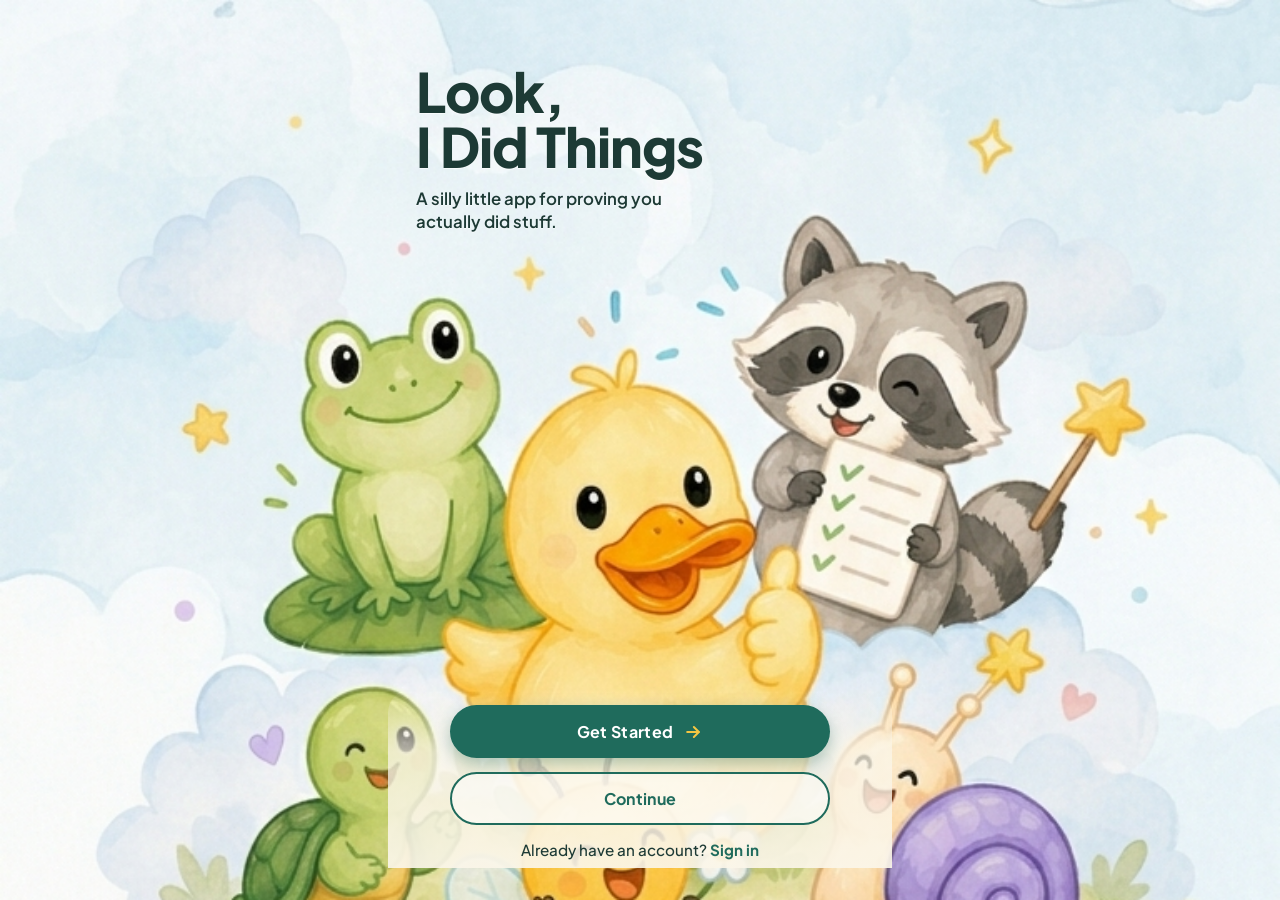
==== commit 4186c4b9: "feat(v2): auth pages + mascot chooser (Pages 2-4)" ====
--- a/look-i-did-things/index.html
+++ b/look-i-did-things/index.html
@@ -83,11 +83,157 @@
                 <path d="M5 12h14"/><path d="m13 6 6 6-6 6"/>
               </svg>
             </button>
+            <button class="btn-secondary" id="welcomeContinue">
+              <span>Continue</span>
+            </button>
             <p class="welcome-signin">
               Already have an account? <a href="#" id="welcomeSignIn">Sign in</a>
             </p>
           </footer>
         </div>
+      </section>
+
+      <!-- SIGN UP VIEW (Page 2) -------------------------------------
+           Reached from Welcome → Get Started. Painted hero at top
+           (assets/backgrounds/signup-bg.png — duck + decorations).
+           Title, subtitle, speech bubble, form, and buttons are all
+           DOM overlaid on top. Same bg image is reused on Sign In. -->
+      <section class="view view-onboarding view-auth view-signup" id="view-signup">
+        <header class="auth-header">
+          <h1 class="auth-title">Create your account</h1>
+          <p class="auth-subtitle">
+            Just the basics, then we'll help you get started.
+            <svg class="inline-glyph" viewBox="0 0 24 24" fill="currentColor" aria-hidden="true" style="color:#9b8cd6"><path d="M12 21s-7-4.5-9.5-9C0.7 8.4 3 4 6.5 4c1.9 0 3.5 1 4.5 2.5C12 5 13.6 4 15.5 4 19 4 21.3 8.4 19.5 12 17 16.5 12 21 12 21z"/></svg>
+          </p>
+        </header>
+        <div class="auth-hero" data-bg="signup">
+          <div class="speech-bubble" data-tail="down-left">Let's get to know you!</div>
+        </div>
+        <form class="auth-form" id="signupForm" novalidate>
+          <div class="field">
+            <span class="field-icon icon-name">
+              <svg viewBox="0 0 24 24" fill="none" stroke="currentColor" stroke-width="2" stroke-linecap="round" stroke-linejoin="round" aria-hidden="true"><path d="M19 21v-2a4 4 0 0 0-4-4H9a4 4 0 0 0-4 4v2"/><circle cx="12" cy="7" r="4"/></svg>
+            </span>
+            <input type="text" class="field-input" id="signupName" placeholder="Full name" autocomplete="name">
+          </div>
+          <div class="field">
+            <span class="field-icon icon-mail">
+              <svg viewBox="0 0 24 24" fill="none" stroke="currentColor" stroke-width="2" stroke-linecap="round" stroke-linejoin="round" aria-hidden="true"><rect width="20" height="16" x="2" y="4" rx="2"/><path d="m22 7-8.97 5.7a1.94 1.94 0 0 1-2.06 0L2 7"/></svg>
+            </span>
+            <input type="email" class="field-input" id="signupEmail" placeholder="Email address" autocomplete="email">
+          </div>
+          <div class="field">
+            <span class="field-icon icon-lock">
+              <svg viewBox="0 0 24 24" fill="none" stroke="currentColor" stroke-width="2" stroke-linecap="round" stroke-linejoin="round" aria-hidden="true"><rect width="18" height="11" x="3" y="11" rx="2" ry="2"/><path d="M7 11V7a5 5 0 0 1 10 0v4"/></svg>
+            </span>
+            <input type="password" class="field-input" id="signupPassword" placeholder="Create password" autocomplete="new-password">
+            <button type="button" class="field-trailing" data-toggle-pw="signupPassword" aria-label="Show password">
+              <svg viewBox="0 0 24 24" fill="none" stroke="currentColor" stroke-width="2" stroke-linecap="round" stroke-linejoin="round" aria-hidden="true"><path d="M2.062 12.348a1 1 0 0 1 0-.696 10.75 10.75 0 0 1 19.876 0 1 1 0 0 1 0 .696 10.75 10.75 0 0 1-19.876 0"/><circle cx="12" cy="12" r="3"/></svg>
+            </button>
+          </div>
+          <div class="field">
+            <span class="field-icon icon-star">
+              <svg viewBox="0 0 24 24" fill="currentColor" aria-hidden="true"><path d="M12 2.5l2.95 5.98 6.6.96-4.78 4.66 1.13 6.58L12 17.6l-5.9 3.08L7.23 14.1 2.45 9.44l6.6-.96L12 2.5z"/></svg>
+            </span>
+            <input type="text" class="field-input" id="signupNickname" placeholder="What should we call you? (optional)">
+          </div>
+          <label class="checkbox-row">
+            <input type="checkbox" id="signupAgree">
+            <span>I'd like gentle reminders and accept the <a href="#">Terms of Service</a> and <a href="#">Privacy Policy</a>.
+              <svg class="inline-glyph" viewBox="0 0 24 24" fill="currentColor" aria-hidden="true" style="color:var(--mascot-yellow)"><path d="M12 21s-7-4.5-9.5-9C0.7 8.4 3 4 6.5 4c1.9 0 3.5 1 4.5 2.5C12 5 13.6 4 15.5 4 19 4 21.3 8.4 19.5 12 17 16.5 12 21 12 21z"/></svg>
+            </span>
+          </label>
+          <button type="submit" class="btn-primary">
+            <span>Create account</span>
+            <svg class="btn-icon" viewBox="0 0 24 24" fill="none" stroke="currentColor" stroke-width="2.4" stroke-linecap="round" stroke-linejoin="round" aria-hidden="true">
+              <path d="M5 12h14"/><path d="m13 6 6 6-6 6"/>
+            </svg>
+          </button>
+          <button type="button" class="btn-secondary" id="signupGuest"><span>Continue as guest</span></button>
+          <p class="auth-foot">Already have an account? <a href="#" id="signupToSignin">Sign in</a></p>
+        </form>
+      </section>
+
+      <!-- SIGN IN VIEW (Page 3) -------------------------------------
+           Reached from Welcome → Continue, Welcome → Sign in link,
+           or Sign Up → Sign in link. Shares signup-bg.png — same
+           painted scene, different DOM text. -->
+      <section class="view view-onboarding view-auth view-signin" id="view-signin">
+        <header class="auth-header">
+          <h1 class="auth-title">Welcome back</h1>
+          <p class="auth-subtitle">Sign in and let's keep track of your little wins.</p>
+        </header>
+        <div class="auth-hero" data-bg="signup">
+          <div class="speech-bubble" data-tail="down-left">Ready to do things?</div>
+        </div>
+        <form class="auth-form" id="signinForm" novalidate>
+          <div class="field">
+            <span class="field-icon icon-mail">
+              <svg viewBox="0 0 24 24" fill="none" stroke="currentColor" stroke-width="2" stroke-linecap="round" stroke-linejoin="round" aria-hidden="true"><rect width="20" height="16" x="2" y="4" rx="2"/><path d="m22 7-8.97 5.7a1.94 1.94 0 0 1-2.06 0L2 7"/></svg>
+            </span>
+            <input type="email" class="field-input" id="signinEmail" placeholder="Email address" autocomplete="email">
+          </div>
+          <div class="field">
+            <span class="field-icon icon-lock">
+              <svg viewBox="0 0 24 24" fill="none" stroke="currentColor" stroke-width="2" stroke-linecap="round" stroke-linejoin="round" aria-hidden="true"><rect width="18" height="11" x="3" y="11" rx="2" ry="2"/><path d="M7 11V7a5 5 0 0 1 10 0v4"/></svg>
+            </span>
+            <input type="password" class="field-input" id="signinPassword" placeholder="Password" autocomplete="current-password">
+            <button type="button" class="field-trailing" data-toggle-pw="signinPassword" aria-label="Show password">
+              <svg viewBox="0 0 24 24" fill="none" stroke="currentColor" stroke-width="2" stroke-linecap="round" stroke-linejoin="round" aria-hidden="true"><path d="M2.062 12.348a1 1 0 0 1 0-.696 10.75 10.75 0 0 1 19.876 0 1 1 0 0 1 0 .696 10.75 10.75 0 0 1-19.876 0"/><circle cx="12" cy="12" r="3"/></svg>
+            </button>
+          </div>
+          <div class="options-row">
+            <label class="remember-row">
+              <input type="checkbox" id="signinRemember">
+              <span>Remember me</span>
+            </label>
+            <a href="#" id="signinForgot" class="forgot-link">Forgot password?</a>
+          </div>
+          <button type="submit" class="btn-primary">
+            <span>Sign in</span>
+            <svg class="btn-icon" viewBox="0 0 24 24" fill="none" stroke="currentColor" stroke-width="2.4" stroke-linecap="round" stroke-linejoin="round" aria-hidden="true">
+              <path d="M5 12h14"/><path d="m13 6 6 6-6 6"/>
+            </svg>
+          </button>
+          <button type="button" class="btn-secondary" id="signinGuest"><span>Continue as guest</span></button>
+          <p class="auth-foot">New here? <a href="#" id="signinToSignup">Create account</a></p>
+        </form>
+      </section>
+
+      <!-- CHOOSE VIEW (Page 4 — Your Animal) -------------------------
+           User picks a support mascot. Tiles are rendered by JS from
+           the MASCOTS array in app.js. Selected tile gets is-selected
+           which paints the border + checkmark badge. Continue enables
+           once a tile is selected. -->
+      <section class="view view-onboarding view-choose" id="view-choose">
+        <header class="choose-header">
+          <button class="icon-btn back-btn" id="chooseBack" aria-label="Back">
+            <svg viewBox="0 0 24 24" fill="none" stroke="currentColor" stroke-width="2.2" stroke-linecap="round" stroke-linejoin="round" aria-hidden="true">
+              <path d="m15 18-6-6 6-6"/>
+            </svg>
+          </button>
+          <div class="choose-titlewrap">
+            <h1 class="choose-title">Choose your<br>support animal</h1>
+            <p class="choose-subtitle">Pick the little companion that best understands your productivity chaos.</p>
+          </div>
+          <img class="choose-decor" src="assets/mascots/done-duck.png" alt="" aria-hidden="true">
+        </header>
+        <div class="mascot-grid" id="mascotGrid"><!-- populated by JS --></div>
+        <footer class="choose-footer">
+          <div class="choose-preview" id="choosePreview" hidden>
+            <img class="choose-preview-img" id="choosePreviewImg" alt="" aria-hidden="true">
+            <div class="choose-preview-text">
+              <strong id="choosePreviewName"></strong>
+              <span id="choosePreviewTagline"></span>
+            </div>
+          </div>
+          <button class="btn-primary" id="chooseContinue" disabled>
+            <span>Continue</span>
+            <svg class="btn-icon" viewBox="0 0 24 24" fill="none" stroke="currentColor" stroke-width="2.4" stroke-linecap="round" stroke-linejoin="round" aria-hidden="true">
+              <path d="M5 12h14"/><path d="m13 6 6 6-6 6"/>
+            </svg>
+          </button>
+        </footer>
       </section>
 
       <!-- WEEK VIEW ----------------------------------------------- -->
--- a/look-i-did-things/styles.css
+++ b/look-i-did-things/styles.css
@@ -307,6 +307,25 @@
 }
 .btn-primary:active { transform: scale(0.98); }
 
+/* Secondary pill — same shape as primary but quieter.
+   Used for paired actions where one is the bold CTA and the other
+   is "I want this too, just less loudly." Welcome screen uses it
+   for Continue (next to Get Started). */
+.btn-secondary {
+  width: 100%;
+  background: rgba(255, 255, 255, 0.55);
+  color: var(--accent);
+  border: 2px solid var(--accent);
+  border-radius: 999px;
+  padding: 14px;
+  font-size: 1rem;
+  font-weight: 700;
+  letter-spacing: 0.02em;
+  margin-top: 0;
+  cursor: pointer;
+}
+.btn-secondary:active { transform: scale(0.98); }
+
 /* Stats / Progress view */
 .stat-card {
   background: var(--surface);
@@ -514,7 +533,8 @@
   margin: 0 -28px -8px;
 }
 
-.welcome-actions .btn-primary {
+.welcome-actions .btn-primary,
+.welcome-actions .btn-secondary {
   display: inline-flex;
   align-items: center;
   justify-content: center;
@@ -525,6 +545,9 @@
 .welcome-actions .btn-icon {
   width: 20px;
   height: 20px;
+  /* Done Duck yellow — ties the CTA into the mascot palette
+     and pops nicely against the deep teal pill. */
+  color: var(--mascot-yellow);
 }
 
 .welcome-signin {
@@ -539,6 +562,488 @@
   text-decoration: none;
 }
 .welcome-signin a:hover { text-decoration: underline; }
+
+/* ============================================================
+   AUTH PAGES (Sign Up + Sign In) — shared layout
+   ----------------------------------------------------------------
+   Same painted hero at top (signup-bg.png) for both pages; DOM
+   overlays the title, subtitle, speech bubble, and form below.
+   See index.html for view structure. Hide the app header + nav
+   via the existing body.is-onboarding rule.
+   ============================================================ */
+/* The base .view rule sets display:none and .view.is-active sets
+   display:block — both have higher specificity than plain .view-auth.
+   We re-target with the same specificity to win the cascade. */
+.view-auth {
+  flex-direction: column;
+  min-height: 100vh;
+  min-height: 100dvh;
+  background: var(--bg);
+}
+.view-auth.is-active {
+  display: flex;
+}
+
+/* Header — title + subtitle. Lives ABOVE the painted hero so the
+   illustration never bleeds behind text. Centered to match wireframe. */
+.auth-header {
+  text-align: center;
+  padding: 32px 24px 12px;
+}
+.auth-title {
+  font-family: "Plus Jakarta Sans", system-ui, sans-serif;
+  font-size: clamp(1.85rem, 7.4vw, 2.4rem);
+  font-weight: 800;
+  line-height: 1.05;
+  letter-spacing: -0.02em;
+  color: var(--text);
+  margin: 0;
+}
+.auth-subtitle {
+  margin: 10px auto 0;
+  max-width: 320px;
+  color: var(--accent);
+  font-size: 0.98rem;
+  font-weight: 600;
+  line-height: 1.35;
+}
+.inline-glyph {
+  width: 14px;
+  height: 14px;
+  vertical-align: -2px;
+  margin-left: 2px;
+}
+
+/* Painted illustration block — sized to fit the bg image's portrait
+   aspect ratio so it fills exactly with no whitespace strips.
+   The signup-bg.png is roughly 1:1.6 (portrait); we cap height at
+   46vh on mobile so the form stays visible without scrolling. */
+.auth-hero {
+  position: relative;
+  width: 100%;
+  height: 46vh;
+  max-height: 360px;
+  background-color: var(--bg);
+  background-repeat: no-repeat;
+  background-position: center center;
+  background-size: contain;
+}
+.auth-hero[data-bg="signup"] {
+  background-image: url("assets/backgrounds/signup-bg.png");
+}
+.inline-glyph {
+  width: 14px;
+  height: 14px;
+  vertical-align: -2px;
+  margin-left: 2px;
+}
+
+/* Speech bubble — overlays the painted scene. Positioned near
+   the upper-right of the hero so it reads as coming from the
+   duck's beak. Tweak top/right per page if alignment drifts. */
+.speech-bubble {
+  position: absolute;
+  top: 32%;
+  right: 8%;
+  background: #fff;
+  border-radius: 16px;
+  padding: 10px 14px;
+  font-size: 0.92rem;
+  font-weight: 600;
+  color: var(--text);
+  box-shadow: 0 4px 14px rgba(20, 30, 40, 0.10);
+  z-index: 2;
+  max-width: 55%;
+}
+.speech-bubble[data-tail="down-left"]::after {
+  content: "";
+  position: absolute;
+  left: 18px;
+  bottom: -8px;
+  width: 0;
+  height: 0;
+  border-left: 8px solid transparent;
+  border-right: 8px solid transparent;
+  border-top: 9px solid #fff;
+  filter: drop-shadow(0 2px 1px rgba(20, 30, 40, 0.06));
+}
+
+/* Form section — sits below the painted hero on the cream bg. */
+.auth-form {
+  flex: 1;
+  padding: 8px 22px 28px;
+  display: flex;
+  flex-direction: column;
+  gap: 12px;
+}
+
+/* Pill-shaped input row with a circular pastel icon on the left
+   and an optional trailing button (e.g. password eye toggle). */
+.field {
+  position: relative;
+  display: flex;
+  align-items: center;
+  gap: 12px;
+  background: var(--surface);
+  border: 1px solid var(--border);
+  border-radius: 999px;
+  padding: 8px 16px 8px 8px;
+  box-shadow: 0 1px 2px rgba(20, 30, 40, 0.04);
+}
+.field:focus-within {
+  border-color: var(--accent);
+  box-shadow: 0 0 0 3px var(--accent-soft);
+}
+.field-icon {
+  width: 36px;
+  height: 36px;
+  border-radius: 50%;
+  display: grid;
+  place-items: center;
+  flex-shrink: 0;
+}
+.field-icon svg { width: 18px; height: 18px; }
+.field-icon.icon-name { background: var(--life-health-bg);   color: var(--life-health-ink); }
+.field-icon.icon-mail { background: var(--life-creative-bg); color: var(--life-creative-ink); }
+.field-icon.icon-lock { background: var(--life-learning-bg); color: var(--life-learning-ink); }
+.field-icon.icon-star { background: #fff1c0;                 color: #c08a18; }
+.field-input {
+  flex: 1;
+  border: 0;
+  background: transparent;
+  outline: none;
+  font: inherit;
+  font-size: 1rem;
+  color: var(--text);
+  padding: 8px 0;
+  min-width: 0;
+}
+.field-input::placeholder {
+  color: var(--text-muted);
+  opacity: 1;
+}
+.field-trailing {
+  border: none;
+  background: transparent;
+  cursor: pointer;
+  padding: 6px;
+  color: var(--text-muted);
+  display: grid;
+  place-items: center;
+}
+.field-trailing svg { width: 20px; height: 20px; }
+.field-trailing:hover { color: var(--text); }
+
+/* "I'd like gentle reminders…" row on Sign Up. */
+.checkbox-row {
+  display: flex;
+  align-items: flex-start;
+  gap: 10px;
+  font-size: 0.86rem;
+  color: var(--text);
+  line-height: 1.4;
+  padding: 4px 6px;
+}
+.checkbox-row input[type="checkbox"] {
+  margin-top: 2px;
+  flex-shrink: 0;
+  width: 18px;
+  height: 18px;
+  accent-color: var(--accent);
+}
+.checkbox-row a {
+  color: var(--accent);
+  font-weight: 700;
+  text-decoration: none;
+}
+.checkbox-row a:hover { text-decoration: underline; }
+
+/* Remember me / Forgot password row on Sign In. */
+.options-row {
+  display: flex;
+  justify-content: space-between;
+  align-items: center;
+  font-size: 0.92rem;
+  padding: 0 6px;
+}
+.remember-row {
+  display: flex;
+  align-items: center;
+  gap: 8px;
+  color: var(--text);
+}
+.remember-row input[type="checkbox"] {
+  width: 16px;
+  height: 16px;
+  accent-color: var(--accent);
+}
+.forgot-link {
+  color: var(--accent);
+  font-weight: 700;
+  text-decoration: underline;
+  text-underline-offset: 3px;
+}
+
+/* Auth-page btn-primary: keep the welcome screen's yellow arrow
+   on the deep teal pill. We re-declare here so it matches even
+   if .welcome-actions selector doesn't reach this view. */
+.auth-form .btn-primary {
+  display: inline-flex;
+  align-items: center;
+  justify-content: center;
+  gap: 10px;
+  margin-top: 6px;
+}
+.auth-form .btn-primary .btn-icon {
+  width: 20px;
+  height: 20px;
+  color: var(--mascot-yellow);
+}
+.auth-form .btn-secondary {
+  display: inline-flex;
+  align-items: center;
+  justify-content: center;
+  margin-top: 0;
+}
+
+/* Footer link below buttons ("Already have an account? Sign in"
+   and "New here? Create account"). */
+.auth-foot {
+  text-align: center;
+  margin: 8px 0 0;
+  font-size: 0.95rem;
+  color: var(--text);
+}
+.auth-foot a {
+  color: var(--accent);
+  font-weight: 700;
+  text-decoration: underline;
+  text-underline-offset: 3px;
+}
+
+@media (min-width: 768px) {
+  .view-auth {
+    align-items: center;
+  }
+  .auth-header,
+  .auth-hero,
+  .auth-form {
+    width: 100%;
+    max-width: 520px;
+  }
+  .auth-hero {
+    height: 320px;
+    max-height: 320px;
+  }
+}
+
+/* ============================================================
+   PAGE 4 — CHOOSE YOUR SUPPORT ANIMAL
+   ----------------------------------------------------------------
+   Six mascot tiles in a 2-column grid. Each tile is a pastel card
+   with a mascot illustration on top and a name label below. JS
+   renders the grid from a MASCOTS array, applies .is-selected on
+   click, and lights up the Continue button when a tile is picked.
+   ============================================================ */
+.view-choose {
+  flex-direction: column;
+  background: var(--bg);
+  min-height: 100vh;
+  min-height: 100dvh;
+  padding: 16px 18px 24px;
+}
+.view-choose.is-active { display: flex; }
+
+.choose-header {
+  position: relative;
+  display: grid;
+  grid-template-columns: 36px 1fr 80px;
+  align-items: start;
+  column-gap: 8px;
+  padding: 4px 2px 6px;
+}
+.icon-btn.back-btn {
+  width: 36px;
+  height: 36px;
+  border: 1px solid var(--border);
+  background: var(--surface);
+  border-radius: 50%;
+  display: grid;
+  place-items: center;
+  cursor: pointer;
+  color: var(--text);
+  align-self: start;
+  margin-top: 4px;
+}
+.icon-btn.back-btn svg { width: 18px; height: 18px; }
+.icon-btn.back-btn:hover { background: var(--surface-2); }
+
+.choose-titlewrap {
+  min-width: 0;
+}
+.choose-title {
+  font-family: "Plus Jakarta Sans", system-ui, sans-serif;
+  font-size: clamp(1.55rem, 6.4vw, 2rem);
+  font-weight: 800;
+  line-height: 1.05;
+  letter-spacing: -0.02em;
+  color: var(--text);
+  margin: 0;
+}
+.choose-subtitle {
+  margin: 8px 0 0;
+  color: var(--text-muted);
+  font-size: 0.9rem;
+  line-height: 1.4;
+  max-width: 32ch;
+}
+.choose-decor {
+  width: 80px;
+  height: 80px;
+  object-fit: contain;
+  margin-top: -6px;
+  pointer-events: none;
+  user-select: none;
+}
+
+.mascot-grid {
+  display: grid;
+  grid-template-columns: 1fr 1fr;
+  gap: 12px;
+  margin: 16px 0 8px;
+}
+
+.mascot-tile {
+  position: relative;
+  display: flex;
+  flex-direction: column;
+  align-items: center;
+  gap: 8px;
+  padding: 14px 10px 12px;
+  border: 2px solid transparent;
+  border-radius: 18px;
+  background: var(--surface);
+  cursor: pointer;
+  transition: transform 120ms ease, box-shadow 160ms ease, border-color 160ms ease;
+  box-shadow: 0 1px 2px rgba(20, 30, 40, 0.04);
+  text-align: center;
+  font: inherit;
+  color: inherit;
+}
+.mascot-tile:hover { transform: translateY(-1px); }
+.mascot-tile:active { transform: scale(0.99); }
+
+/* Each tile gets a soft pastel fill via a tint class. */
+.mascot-tile.tile-yellow { background: #fdf3d4; }
+.mascot-tile.tile-green  { background: #d6ebc7; }
+.mascot-tile.tile-beige  { background: #ece2cf; }
+.mascot-tile.tile-mint   { background: #def0d8; }
+.mascot-tile.tile-cream  { background: #fde8c8; }
+.mascot-tile.tile-lilac  { background: #e7dff3; }
+
+.mascot-tile-img {
+  width: 88px;
+  height: 88px;
+  object-fit: contain;
+  pointer-events: none;
+  user-select: none;
+}
+.mascot-tile-name {
+  font-size: 0.95rem;
+  font-weight: 700;
+  color: var(--text);
+}
+
+/* Selected state — green border + small checkmark badge. */
+.mascot-tile.is-selected {
+  border-color: var(--accent);
+  box-shadow: 0 4px 14px rgba(31, 107, 92, 0.18);
+}
+.mascot-tile-check {
+  position: absolute;
+  top: 8px;
+  right: 8px;
+  width: 22px;
+  height: 22px;
+  border-radius: 50%;
+  background: var(--accent);
+  color: #fff;
+  display: none;
+  place-items: center;
+  box-shadow: 0 2px 6px rgba(31, 107, 92, 0.35);
+}
+.mascot-tile-check svg { width: 13px; height: 13px; }
+.mascot-tile.is-selected .mascot-tile-check { display: grid; }
+
+/* Footer — selected preview chip + Continue button. */
+.choose-footer {
+  margin-top: auto;
+  padding-top: 12px;
+  display: flex;
+  flex-direction: column;
+  gap: 10px;
+}
+.choose-preview {
+  display: flex;
+  align-items: center;
+  gap: 10px;
+  padding: 4px 6px 0;
+}
+.choose-preview-img {
+  width: 36px;
+  height: 36px;
+  object-fit: contain;
+  flex-shrink: 0;
+}
+.choose-preview-text {
+  display: flex;
+  flex-direction: column;
+  line-height: 1.25;
+  font-size: 0.92rem;
+}
+.choose-preview-text strong {
+  font-weight: 700;
+  color: var(--text);
+}
+.choose-preview-text span {
+  color: var(--text-muted);
+}
+
+/* Continue button — disabled state is muted; enabled is the
+   normal teal pill with the yellow arrow. */
+.view-choose .btn-primary {
+  display: inline-flex;
+  align-items: center;
+  justify-content: center;
+  gap: 10px;
+  margin-top: 0;
+}
+.view-choose .btn-primary[disabled] {
+  background: #b9c8c4;
+  color: rgba(255, 255, 255, 0.85);
+  box-shadow: none;
+  cursor: not-allowed;
+}
+.view-choose .btn-primary .btn-icon {
+  width: 20px;
+  height: 20px;
+  color: var(--mascot-yellow);
+}
+.view-choose .btn-primary[disabled] .btn-icon {
+  color: rgba(255, 255, 255, 0.65);
+}
+
+@media (min-width: 768px) {
+  .view-choose {
+    align-items: center;
+  }
+  .view-choose .choose-header,
+  .view-choose .mascot-grid,
+  .view-choose .choose-footer {
+    width: 100%;
+    max-width: 520px;
+  }
+}
 
 @media (min-width: 768px) {
   body.is-onboarding .app {
